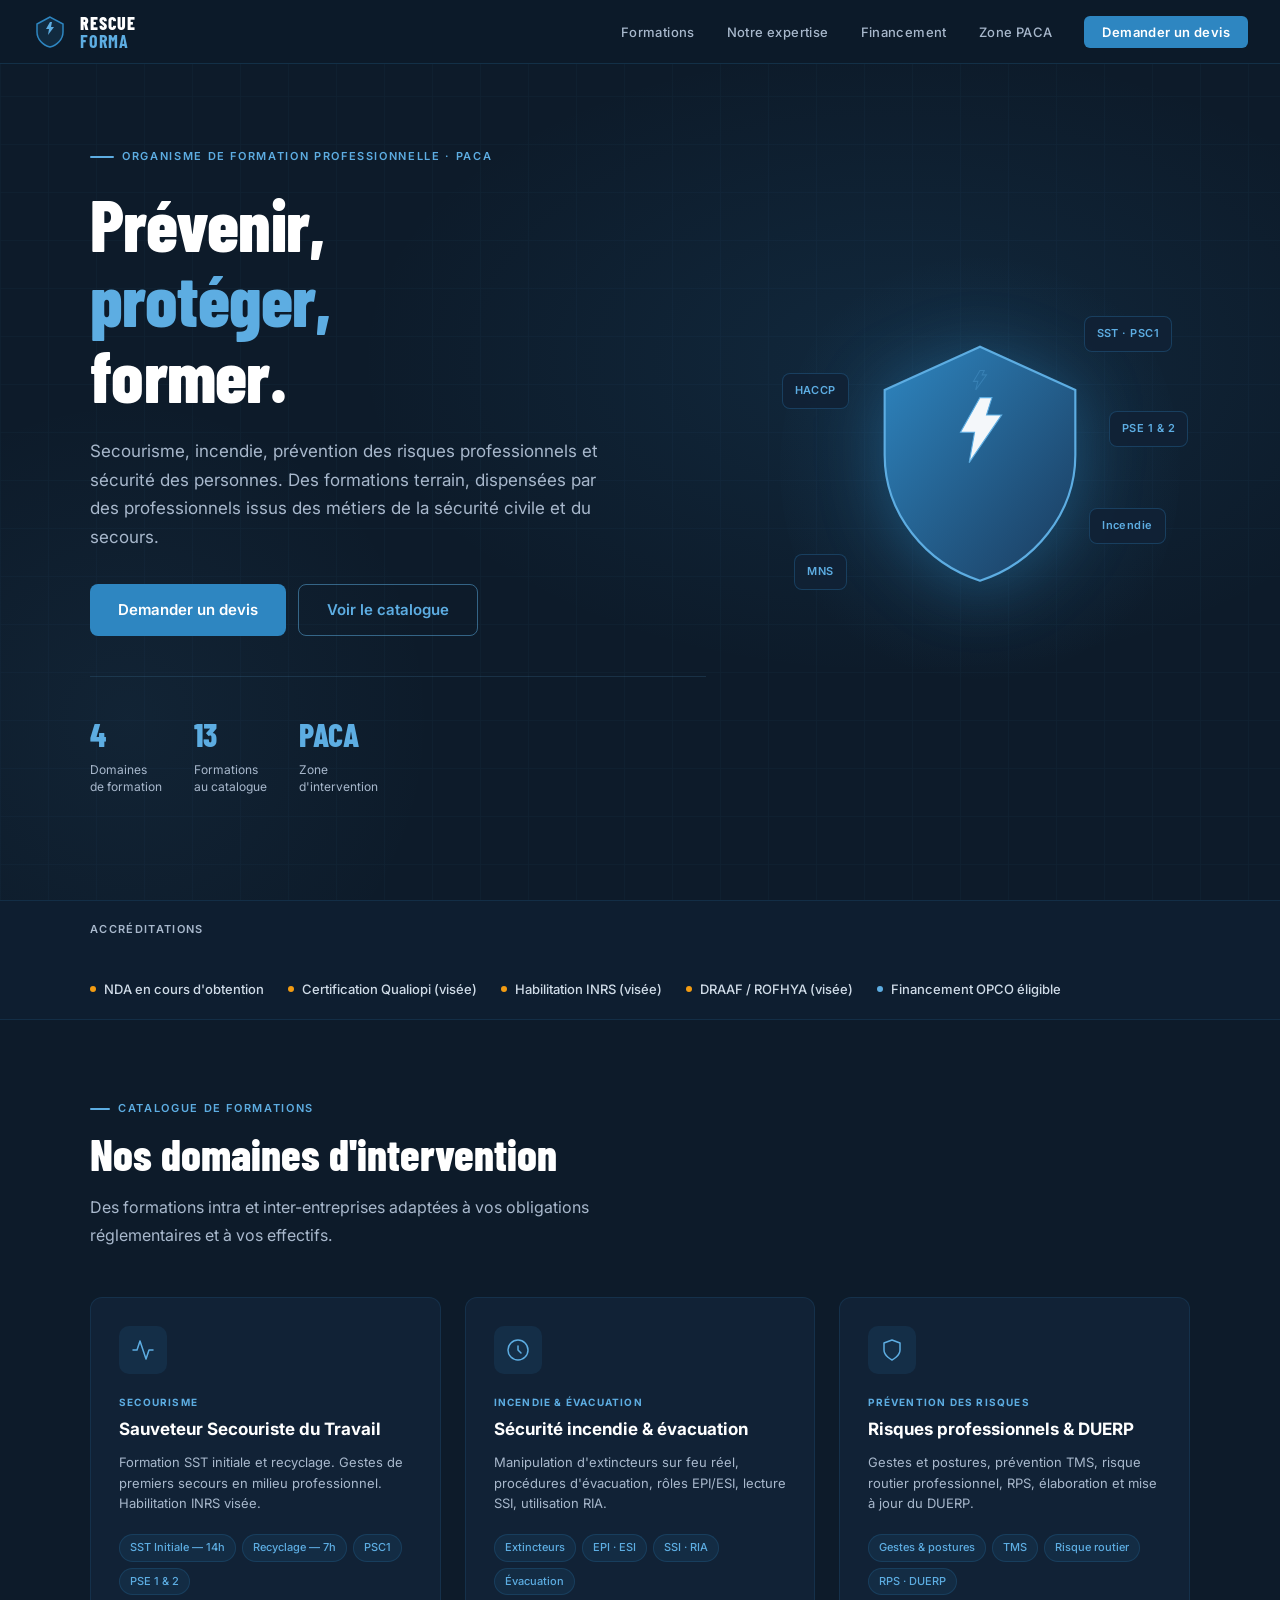
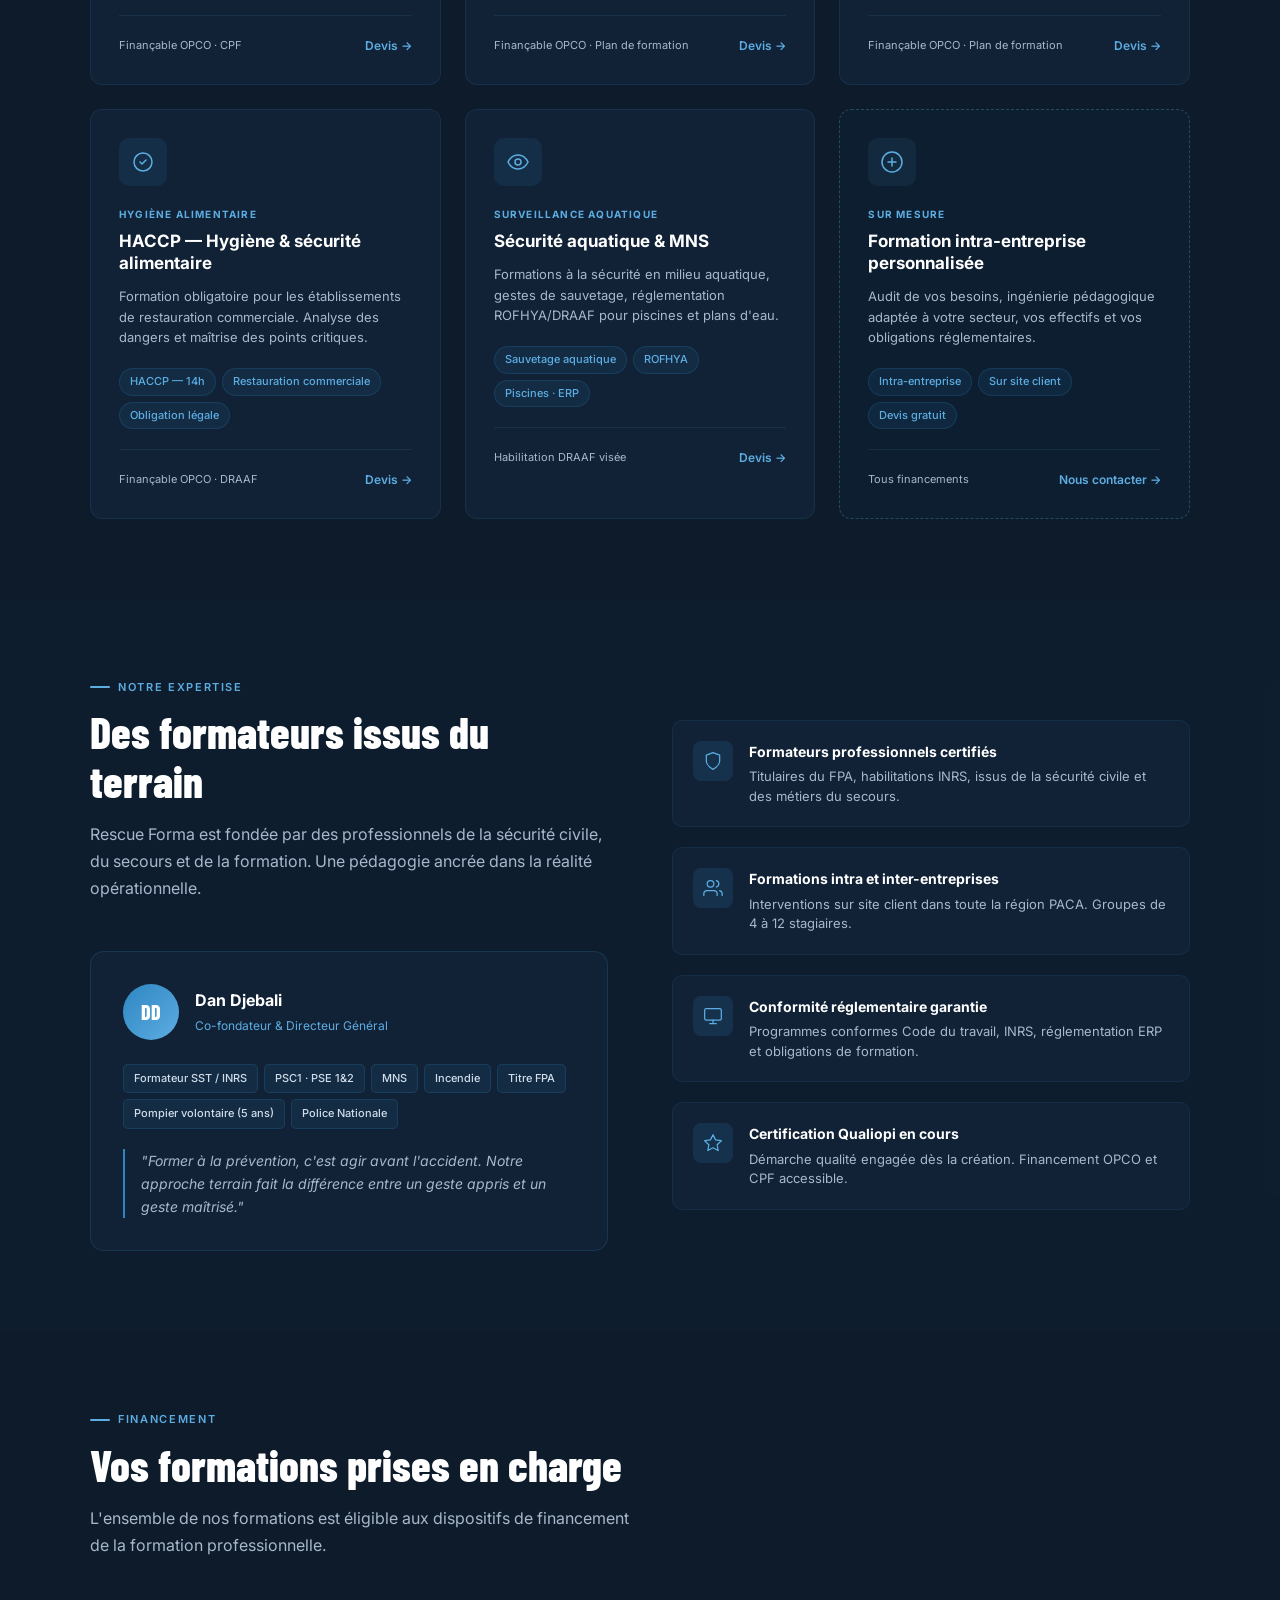
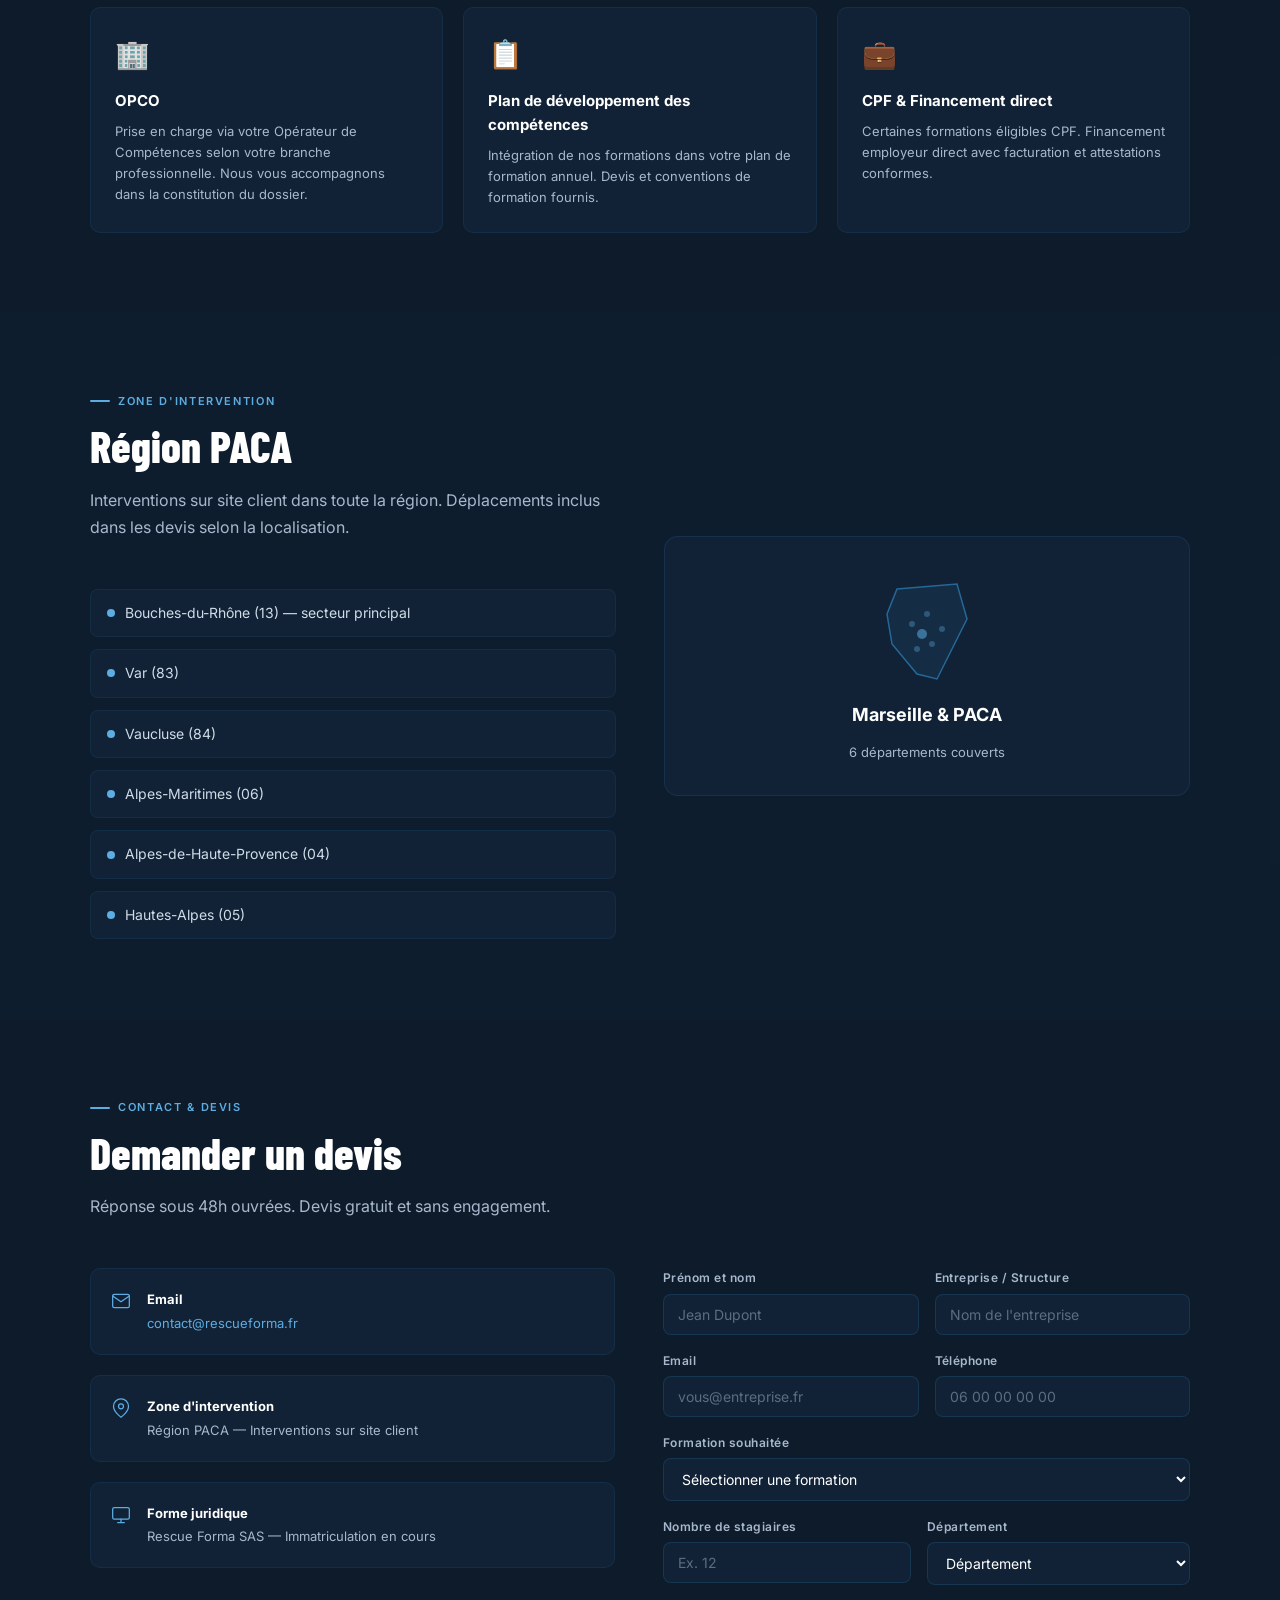
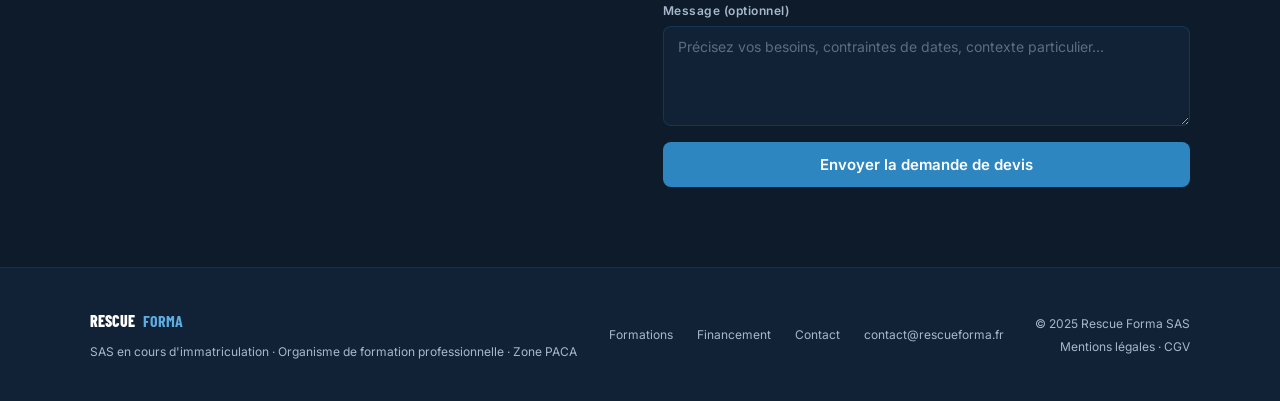
==== index.html @ 1ab251f4 "Add files via upload" ====
<!DOCTYPE html>
<html lang="fr">
<head>
  <meta charset="UTF-8">
  <meta name="viewport" content="width=device-width, initial-scale=1.0">
  <meta name="description" content="Rescue Forma — Organisme de formation professionnelle spécialisé en prévention des risques, secourisme SST, incendie et sécurité. Zone PACA. NDA en cours, Qualiopi visé.">
  <meta name="keywords" content="formation SST, secourisme, incendie, prévention risques, PACA, Marseille, PSC1, PSE, HACCP, MNS">
  <title>Rescue Forma — Organisme de Formation Professionnelle PACA</title>
  <link rel="preconnect" href="https://fonts.googleapis.com">
  <link rel="preconnect" href="https://fonts.gstatic.com" crossorigin>
  <link href="https://fonts.googleapis.com/css2?family=Inter:wght@300;400;500;600;700;800;900&family=Barlow+Condensed:wght@600;700;800&display=swap" rel="stylesheet">
  <style>
    /* ─── TOKENS ─────────────────────────────────────────── */
    :root {
      --marine:    #0D1B2A;
      --marine2:   #112236;
      --marine3:   #1A3A5C;
      --bleu:      #2E86C1;
      --bleu-clair:#5DADE2;
      --blanc:     #FFFFFF;
      --gris-txt:  #A8B8CC;
      --gris-light:#D0DCE8;
      --accent:    #5DADE2;
      --danger:    #E74C3C;
    }

    /* ─── RESET ──────────────────────────────────────────── */
    *, *::before, *::after { box-sizing: border-box; margin: 0; padding: 0; }
    html { scroll-behavior: smooth; }
    body {
      font-family: 'Inter', sans-serif;
      background: var(--marine);
      color: var(--blanc);
      line-height: 1.6;
      overflow-x: hidden;
    }
    a { color: inherit; text-decoration: none; }
    ul { list-style: none; }
    img { max-width: 100%; display: block; }

    /* ─── NAV ────────────────────────────────────────────── */
    nav {
      position: fixed; top: 0; left: 0; right: 0; z-index: 100;
      background: rgba(13,27,42,0.95);
      backdrop-filter: blur(12px);
      border-bottom: 1px solid rgba(46,134,193,0.2);
      padding: 0 2rem;
      height: 64px;
      display: flex; align-items: center; justify-content: space-between;
    }
    .nav-logo {
      display: flex; align-items: center; gap: 12px;
    }
    .nav-logo svg { width: 36px; height: 36px; }
    .nav-brand { display: flex; flex-direction: column; line-height: 1; }
    .nav-brand .rescue { font-family: 'Barlow Condensed', sans-serif; font-size: 18px; font-weight: 800; color: var(--blanc); letter-spacing: 0.05em; }
    .nav-brand .forma  { font-family: 'Barlow Condensed', sans-serif; font-size: 18px; font-weight: 700; color: var(--bleu-clair); letter-spacing: 0.05em; }
    .nav-links { display: flex; gap: 2rem; align-items: center; }
    .nav-links a { font-size: 13px; font-weight: 500; color: var(--gris-txt); letter-spacing: 0.03em; transition: color .2s; }
    .nav-links a:hover { color: var(--blanc); }
    .nav-cta {
      background: var(--bleu);
      color: var(--blanc) !important;
      padding: 8px 18px;
      border-radius: 6px;
      font-size: 13px !important;
      font-weight: 600 !important;
      transition: background .2s !important;
    }
    .nav-cta:hover { background: var(--bleu-clair) !important; }
    .nav-burger { display: none; background: none; border: none; cursor: pointer; padding: 4px; }
    .nav-burger span { display: block; width: 22px; height: 2px; background: var(--blanc); margin: 4px 0; transition: .3s; border-radius: 2px; }

    /* ─── HERO ───────────────────────────────────────────── */
    .hero {
      min-height: 100vh;
      display: flex; align-items: center;
      padding: 100px 2rem 4rem;
      position: relative;
      overflow: hidden;
    }
    .hero-bg {
      position: absolute; inset: 0; z-index: 0;
      background:
        radial-gradient(ellipse 60% 50% at 70% 40%, rgba(46,134,193,0.12) 0%, transparent 70%),
        radial-gradient(ellipse 40% 60% at 10% 80%, rgba(93,173,226,0.06) 0%, transparent 60%);
    }
    .hero-grid {
      position: absolute; inset: 0; z-index: 0; opacity: 0.04;
      background-image:
        linear-gradient(rgba(93,173,226,.8) 1px, transparent 1px),
        linear-gradient(90deg, rgba(93,173,226,.8) 1px, transparent 1px);
      background-size: 48px 48px;
    }
    .hero-inner {
      position: relative; z-index: 1;
      max-width: 1100px; margin: 0 auto; width: 100%;
      display: grid; grid-template-columns: 1fr 420px; gap: 4rem; align-items: center;
    }
    .hero-eyebrow {
      display: inline-flex; align-items: center; gap: 8px;
      font-size: 11px; font-weight: 600; letter-spacing: 0.15em; text-transform: uppercase;
      color: var(--bleu-clair);
      margin-bottom: 1.25rem;
    }
    .hero-eyebrow::before {
      content: ''; display: block; width: 24px; height: 2px; background: var(--bleu-clair); border-radius: 1px;
    }
    .hero h1 {
      font-family: 'Barlow Condensed', sans-serif;
      font-size: clamp(42px, 6vw, 72px);
      font-weight: 800;
      line-height: 1.05;
      letter-spacing: -0.01em;
      margin-bottom: 1.5rem;
    }
    .hero h1 em { font-style: normal; color: var(--bleu-clair); }
    .hero-desc {
      font-size: 17px; font-weight: 400; color: var(--gris-txt);
      max-width: 520px; line-height: 1.7; margin-bottom: 2rem;
    }
    .hero-actions { display: flex; gap: 12px; flex-wrap: wrap; }
    .btn-primary {
      background: var(--bleu); color: var(--blanc);
      padding: 14px 28px; border-radius: 8px;
      font-size: 15px; font-weight: 600; border: none; cursor: pointer;
      transition: background .2s, transform .15s;
      display: inline-block;
    }
    .btn-primary:hover { background: var(--bleu-clair); transform: translateY(-1px); }
    .btn-outline {
      border: 1.5px solid rgba(93,173,226,0.5); color: var(--bleu-clair);
      padding: 13px 28px; border-radius: 8px;
      font-size: 15px; font-weight: 600; cursor: pointer;
      background: transparent;
      transition: border-color .2s, background .2s;
      display: inline-block;
    }
    .btn-outline:hover { border-color: var(--bleu-clair); background: rgba(93,173,226,0.08); }
    .hero-stats {
      display: flex; gap: 2rem; margin-top: 2.5rem;
      padding-top: 2rem; border-top: 1px solid rgba(93,173,226,0.15);
    }
    .hero-stat .num { font-family: 'Barlow Condensed', sans-serif; font-size: 32px; font-weight: 800; color: var(--bleu-clair); }
    .hero-stat .lbl { font-size: 12px; color: var(--gris-txt); margin-top: 2px; line-height: 1.4; }

    /* Shield Hero */
    .hero-visual { display: flex; justify-content: center; align-items: center; }
    .shield-wrap {
      position: relative; width: 320px; height: 380px;
      display: flex; align-items: center; justify-content: center;
    }
    .shield-glow {
      position: absolute; inset: -40px;
      background: radial-gradient(circle, rgba(46,134,193,0.18) 0%, transparent 70%);
      border-radius: 50%;
      animation: pulse 3s ease-in-out infinite;
    }
    @keyframes pulse {
      0%, 100% { transform: scale(1); opacity: 1; }
      50% { transform: scale(1.08); opacity: 0.6; }
    }
    .shield-svg { width: 220px; height: 260px; filter: drop-shadow(0 8px 32px rgba(46,134,193,0.4)); }
    .shield-domains {
      position: absolute; width: 100%; height: 100%;
    }
    .domain-badge {
      position: absolute;
      background: rgba(17,34,54,0.9);
      border: 1px solid rgba(46,134,193,0.3);
      border-radius: 8px;
      padding: 8px 12px;
      font-size: 11px; font-weight: 600; color: var(--bleu-clair);
      letter-spacing: 0.04em;
      white-space: nowrap;
      backdrop-filter: blur(8px);
    }
    .domain-badge:nth-child(1) { top: 10%; right: -10%; }
    .domain-badge:nth-child(2) { top: 35%; right: -15%; }
    .domain-badge:nth-child(3) { bottom: 30%; right: -8%; }
    .domain-badge:nth-child(4) { top: 25%; left: -12%; }
    .domain-badge:nth-child(5) { bottom: 18%; left: -8%; }

    /* ─── CERTIF BAND ────────────────────────────────────── */
    .certif-band {
      border-top: 1px solid rgba(46,134,193,0.15);
      border-bottom: 1px solid rgba(46,134,193,0.15);
      padding: 1.25rem 2rem;
      background: rgba(17,34,54,0.5);
    }
    .certif-band-inner {
      max-width: 1100px; margin: 0 auto;
      display: flex; align-items: center; gap: 2.5rem; flex-wrap: wrap;
    }
    .certif-label { font-size: 11px; font-weight: 600; letter-spacing: 0.12em; text-transform: uppercase; color: var(--gris-txt); white-space: nowrap; }
    .certif-items { display: flex; gap: 1.5rem; flex-wrap: wrap; align-items: center; }
    .certif-item {
      display: flex; align-items: center; gap: 8px;
      font-size: 13px; font-weight: 500; color: var(--gris-light);
    }
    .certif-dot { width: 6px; height: 6px; border-radius: 50%; background: var(--bleu-clair); flex-shrink: 0; }
    .certif-dot.pending { background: #F39C12; }

    /* ─── SECTIONS COMMUNES ──────────────────────────────── */
    section { padding: 5rem 2rem; }
    .section-inner { max-width: 1100px; margin: 0 auto; }
    .section-eyebrow {
      font-size: 11px; font-weight: 600; letter-spacing: 0.15em; text-transform: uppercase;
      color: var(--bleu-clair); margin-bottom: 0.75rem;
      display: flex; align-items: center; gap: 8px;
    }
    .section-eyebrow::before { content: ''; display: block; width: 20px; height: 2px; background: var(--bleu-clair); border-radius: 1px; }
    .section-title {
      font-family: 'Barlow Condensed', sans-serif;
      font-size: clamp(30px, 4vw, 44px); font-weight: 800;
      line-height: 1.1; margin-bottom: 1rem;
    }
    .section-sub { font-size: 16px; color: var(--gris-txt); max-width: 560px; line-height: 1.7; margin-bottom: 3rem; }

    /* ─── FORMATIONS ─────────────────────────────────────── */
    .formations-bg { background: var(--marine); }
    .formations-grid {
      display: grid; grid-template-columns: repeat(3, 1fr); gap: 1.5rem;
    }
    .formation-card {
      background: var(--marine2);
      border: 1px solid rgba(46,134,193,0.15);
      border-radius: 12px;
      padding: 1.75rem;
      transition: border-color .25s, transform .2s;
      position: relative; overflow: hidden;
    }
    .formation-card::before {
      content: ''; position: absolute; top: 0; left: 0; right: 0; height: 3px;
      background: linear-gradient(90deg, var(--bleu), var(--bleu-clair));
      opacity: 0; transition: opacity .25s;
    }
    .formation-card:hover { border-color: rgba(46,134,193,0.4); transform: translateY(-3px); }
    .formation-card:hover::before { opacity: 1; }
    .card-icon {
      width: 48px; height: 48px; border-radius: 10px;
      background: rgba(46,134,193,0.12);
      display: flex; align-items: center; justify-content: center;
      margin-bottom: 1.25rem;
    }
    .card-icon svg { width: 24px; height: 24px; }
    .card-cat { font-size: 10px; font-weight: 700; letter-spacing: 0.12em; text-transform: uppercase; color: var(--bleu-clair); margin-bottom: 0.5rem; }
    .card-title { font-size: 17px; font-weight: 700; margin-bottom: 0.75rem; line-height: 1.3; }
    .card-desc { font-size: 13px; color: var(--gris-txt); line-height: 1.6; margin-bottom: 1.25rem; }
    .card-tags { display: flex; gap: 6px; flex-wrap: wrap; }
    .tag {
      font-size: 11px; font-weight: 500; padding: 4px 10px; border-radius: 20px;
      background: rgba(46,134,193,0.1); color: var(--bleu-clair);
      border: 1px solid rgba(46,134,193,0.2);
    }
    .card-footer {
      margin-top: 1.25rem; padding-top: 1.25rem;
      border-top: 1px solid rgba(93,173,226,0.1);
      display: flex; align-items: center; justify-content: space-between;
    }
    .card-opco { font-size: 11px; color: var(--gris-txt); }
    .card-link { font-size: 12px; font-weight: 600; color: var(--bleu-clair); }

    /* ─── POURQUOI ───────────────────────────────────────── */
    .pourquoi { background: rgba(17,34,54,0.4); }
    .pourquoi-grid {
      display: grid; grid-template-columns: 1fr 1fr; gap: 4rem; align-items: center;
    }
    .pourquoi-content { order: 1; }
    .pourquoi-features { order: 2; display: flex; flex-direction: column; gap: 1.25rem; }
    .feature-item {
      display: flex; gap: 1rem; align-items: flex-start;
      padding: 1.25rem;
      background: var(--marine2);
      border: 1px solid rgba(46,134,193,0.12);
      border-radius: 10px;
    }
    .feature-icon {
      width: 40px; height: 40px; flex-shrink: 0; border-radius: 8px;
      background: rgba(46,134,193,0.15);
      display: flex; align-items: center; justify-content: center;
    }
    .feature-icon svg { width: 20px; height: 20px; }
    .feature-text h4 { font-size: 14px; font-weight: 700; margin-bottom: 4px; }
    .feature-text p { font-size: 13px; color: var(--gris-txt); line-height: 1.5; }

    .profile-card {
      background: var(--marine2);
      border: 1px solid rgba(46,134,193,0.2);
      border-radius: 14px; padding: 2rem;
    }
    .profile-header { display: flex; gap: 1rem; align-items: center; margin-bottom: 1.5rem; }
    .profile-avatar {
      width: 56px; height: 56px; border-radius: 50%;
      background: linear-gradient(135deg, var(--bleu), var(--bleu-clair));
      display: flex; align-items: center; justify-content: center;
      font-family: 'Barlow Condensed', sans-serif; font-size: 20px; font-weight: 800; color: var(--blanc);
      flex-shrink: 0;
    }
    .profile-info h3 { font-size: 16px; font-weight: 700; }
    .profile-info p { font-size: 12px; color: var(--bleu-clair); margin-top: 2px; }
    .profile-badges { display: flex; flex-wrap: wrap; gap: 6px; margin-bottom: 1.25rem; }
    .profile-badge {
      font-size: 11px; font-weight: 500; padding: 5px 10px; border-radius: 5px;
      background: rgba(46,134,193,0.1); color: var(--gris-light);
      border: 1px solid rgba(46,134,193,0.2);
    }
    .profile-quote {
      font-size: 14px; color: var(--gris-txt); line-height: 1.65;
      border-left: 2px solid var(--bleu); padding-left: 1rem; font-style: italic;
    }

    /* ─── FINANCEMENT ────────────────────────────────────── */
    .financement { background: var(--marine); }
    .financement-grid { display: grid; grid-template-columns: repeat(3, 1fr); gap: 1.25rem; }
    .fin-card {
      background: var(--marine2);
      border: 1px solid rgba(46,134,193,0.12);
      border-radius: 10px; padding: 1.5rem;
    }
    .fin-icon { font-size: 28px; margin-bottom: 0.75rem; }
    .fin-title { font-size: 15px; font-weight: 700; margin-bottom: 0.5rem; }
    .fin-desc { font-size: 13px; color: var(--gris-txt); line-height: 1.6; }

    /* ─── ZONE INTERVENTION ──────────────────────────────── */
    .zone { background: rgba(17,34,54,0.4); }
    .zone-inner-grid { display: grid; grid-template-columns: 1fr 1fr; gap: 3rem; align-items: center; }
    .zone-map {
      background: var(--marine2); border: 1px solid rgba(46,134,193,0.15);
      border-radius: 14px; padding: 2rem; text-align: center; min-height: 240px;
      display: flex; flex-direction: column; align-items: center; justify-content: center; gap: 0.75rem;
    }
    .zone-map svg { width: 100px; height: 120px; opacity: 0.7; }
    .zone-map h3 { font-size: 18px; font-weight: 700; }
    .zone-map p { font-size: 13px; color: var(--gris-txt); }
    .zone-list { display: flex; flex-direction: column; gap: 0.75rem; }
    .zone-item {
      display: flex; gap: 10px; align-items: center;
      padding: 0.75rem 1rem;
      background: var(--marine2); border: 1px solid rgba(46,134,193,0.1); border-radius: 8px;
    }
    .zone-dot { width: 8px; height: 8px; border-radius: 50%; background: var(--bleu-clair); flex-shrink: 0; }
    .zone-item span { font-size: 14px; color: var(--gris-light); }

    /* ─── CONTACT ────────────────────────────────────────── */
    .contact { background: var(--marine); }
    .contact-grid { display: grid; grid-template-columns: 1fr 1fr; gap: 3rem; }
    .contact-info { display: flex; flex-direction: column; gap: 1.25rem; }
    .contact-item {
      display: flex; gap: 1rem; align-items: flex-start;
      padding: 1.25rem; background: var(--marine2);
      border: 1px solid rgba(46,134,193,0.12); border-radius: 10px;
    }
    .contact-item svg { width: 20px; height: 20px; flex-shrink: 0; margin-top: 2px; }
    .contact-item h4 { font-size: 13px; font-weight: 700; margin-bottom: 3px; }
    .contact-item p { font-size: 13px; color: var(--gris-txt); }
    .contact-item a { color: var(--bleu-clair); }

    .contact-form { display: flex; flex-direction: column; gap: 1rem; }
    .form-row { display: grid; grid-template-columns: 1fr 1fr; gap: 1rem; }
    .form-group { display: flex; flex-direction: column; gap: 6px; }
    .form-group label { font-size: 12px; font-weight: 600; color: var(--gris-txt); letter-spacing: 0.04em; }
    .form-group input,
    .form-group select,
    .form-group textarea {
      background: var(--marine2);
      border: 1px solid rgba(46,134,193,0.2);
      border-radius: 8px;
      padding: 11px 14px;
      font-size: 14px; color: var(--blanc);
      font-family: 'Inter', sans-serif;
      outline: none;
      transition: border-color .2s;
    }
    .form-group input:focus,
    .form-group select:focus,
    .form-group textarea:focus { border-color: var(--bleu-clair); }
    .form-group input::placeholder,
    .form-group textarea::placeholder { color: rgba(168,184,204,0.5); }
    .form-group select option { background: var(--marine2); }
    .form-group textarea { resize: vertical; min-height: 100px; }
    .form-submit {
      background: var(--bleu); color: var(--blanc);
      padding: 13px 28px; border-radius: 8px; border: none;
      font-size: 15px; font-weight: 600; cursor: pointer;
      font-family: 'Inter', sans-serif;
      transition: background .2s;
    }
    .form-submit:hover { background: var(--bleu-clair); }

    /* ─── FOOTER ─────────────────────────────────────────── */
    footer {
      background: var(--marine2);
      border-top: 1px solid rgba(46,134,193,0.15);
      padding: 2.5rem 2rem;
    }
    .footer-inner {
      max-width: 1100px; margin: 0 auto;
      display: flex; justify-content: space-between; align-items: center; flex-wrap: wrap; gap: 1rem;
    }
    .footer-left { display: flex; flex-direction: column; gap: 4px; }
    .footer-brand { display: flex; align-items: center; gap: 8px; margin-bottom: 4px; }
    .footer-brand .rescue { font-family: 'Barlow Condensed', sans-serif; font-size: 16px; font-weight: 800; }
    .footer-brand .forma  { font-family: 'Barlow Condensed', sans-serif; font-size: 16px; font-weight: 700; color: var(--bleu-clair); }
    .footer-siren { font-size: 12px; color: var(--gris-txt); }
    .footer-links { display: flex; gap: 1.5rem; }
    .footer-links a { font-size: 12px; color: var(--gris-txt); transition: color .2s; }
    .footer-links a:hover { color: var(--blanc); }
    .footer-right { font-size: 12px; color: var(--gris-txt); text-align: right; }

    /* ─── MOBILE ─────────────────────────────────────────── */
    @media (max-width: 900px) {
      .hero-inner { grid-template-columns: 1fr; }
      .hero-visual { display: none; }
      .formations-grid { grid-template-columns: 1fr; }
      .pourquoi-grid { grid-template-columns: 1fr; }
      .pourquoi-content { order: 2; }
      .pourquoi-features { order: 1; }
      .financement-grid { grid-template-columns: 1fr; }
      .zone-inner-grid { grid-template-columns: 1fr; }
      .contact-grid { grid-template-columns: 1fr; }
      .form-row { grid-template-columns: 1fr; }
      .nav-links { display: none; }
      .nav-burger { display: block; }
      .nav-links.open {
        display: flex; flex-direction: column;
        position: fixed; top: 64px; left: 0; right: 0;
        background: var(--marine2);
        padding: 1.5rem 2rem; gap: 1rem;
        border-bottom: 1px solid rgba(46,134,193,0.15);
      }
    }
  </style>
</head>
<body>

<!-- ═══ NAV ════════════════════════════════════════════════ -->
<nav>
  <div class="nav-logo">
    <svg viewBox="0 0 36 36" fill="none" xmlns="http://www.w3.org/2000/svg">
      <path d="M18 3L5 10v8c0 7 5.7 13.5 13 15 7.3-1.5 13-8 13-15v-8L18 3z" fill="rgba(46,134,193,0.15)" stroke="#2E86C1" stroke-width="1.5"/>
      <path d="M18 8l-4 7h3l-1 6 6-8h-3l1-5z" fill="#5DADE2"/>
    </svg>
    <div class="nav-brand">
      <span class="rescue">RESCUE</span>
      <span class="forma">FORMA</span>
    </div>
  </div>
  <ul class="nav-links" id="navLinks">
    <li><a href="#formations">Formations</a></li>
    <li><a href="#pourquoi">Notre expertise</a></li>
    <li><a href="#financement">Financement</a></li>
    <li><a href="#zone">Zone PACA</a></li>
    <li><a href="#contact" class="nav-cta">Demander un devis</a></li>
  </ul>
  <button class="nav-burger" id="burger" aria-label="Menu">
    <span></span><span></span><span></span>
  </button>
</nav>

<!-- ═══ HERO ════════════════════════════════════════════════ -->
<section class="hero" id="accueil">
  <div class="hero-bg"></div>
  <div class="hero-grid"></div>
  <div class="hero-inner">
    <div class="hero-text">
      <div class="hero-eyebrow">Organisme de formation professionnelle · PACA</div>
      <h1>Prévenir,<br><em>protéger,</em><br>former.</h1>
      <p class="hero-desc">
        Secourisme, incendie, prévention des risques professionnels et sécurité des personnes. Des formations terrain, dispensées par des professionnels issus des métiers de la sécurité civile et du secours.
      </p>
      <div class="hero-actions">
        <a href="#contact" class="btn-primary">Demander un devis</a>
        <a href="#formations" class="btn-outline">Voir le catalogue</a>
      </div>
      <div class="hero-stats">
        <div class="hero-stat">
          <div class="num">4</div>
          <div class="lbl">Domaines<br>de formation</div>
        </div>
        <div class="hero-stat">
          <div class="num">13</div>
          <div class="lbl">Formations<br>au catalogue</div>
        </div>
        <div class="hero-stat">
          <div class="num">PACA</div>
          <div class="lbl">Zone<br>d'intervention</div>
        </div>
      </div>
    </div>
    <div class="hero-visual">
      <div class="shield-wrap">
        <div class="shield-glow"></div>
        <svg class="shield-svg" viewBox="0 0 200 240" fill="none" xmlns="http://www.w3.org/2000/svg">
          <defs>
            <linearGradient id="shieldGrad" x1="0" y1="0" x2="1" y2="1">
              <stop offset="0%" stop-color="#2E86C1"/>
              <stop offset="100%" stop-color="#1A3A5C"/>
            </linearGradient>
          </defs>
          <path d="M100 8L12 48v60c0 54 38 100 88 116 50-16 88-62 88-116V48L100 8z" fill="url(#shieldGrad)" stroke="#5DADE2" stroke-width="2"/>
          <path d="M100 30l-6 10h4l-2 8 10-14h-4l2-4z" fill="none" stroke="rgba(93,173,226,0.3)" stroke-width="1"/>
          <path d="M100 55l-18 32h13l-5 28 30-44h-14l5-16z" fill="white" fill-opacity="0.95"/>
          <path d="M100 55l-18 32h13l-5 28 30-44h-14l5-16z" stroke="#5DADE2" stroke-width="1" fill="none"/>
        </svg>
        <div class="shield-domains">
          <span class="domain-badge">SST · PSC1</span>
          <span class="domain-badge">PSE 1 & 2</span>
          <span class="domain-badge">Incendie</span>
          <span class="domain-badge">HACCP</span>
          <span class="domain-badge">MNS</span>
        </div>
      </div>
    </div>
  </div>
</section>

<!-- ═══ CERTIF BAND ════════════════════════════════════════ -->
<div class="certif-band">
  <div class="certif-band-inner">
    <span class="certif-label">Accréditations</span>
    <div class="certif-items">
      <div class="certif-item"><span class="certif-dot pending"></span> NDA en cours d'obtention</div>
      <div class="certif-item"><span class="certif-dot pending"></span> Certification Qualiopi (visée)</div>
      <div class="certif-item"><span class="certif-dot pending"></span> Habilitation INRS (visée)</div>
      <div class="certif-item"><span class="certif-dot pending"></span> DRAAF / ROFHYA (visée)</div>
      <div class="certif-item"><span class="certif-dot"></span> Financement OPCO éligible</div>
    </div>
  </div>
</div>

<!-- ═══ FORMATIONS ══════════════════════════════════════════ -->
<section class="formations-bg" id="formations">
  <div class="section-inner">
    <div class="section-eyebrow">Catalogue de formations</div>
    <h2 class="section-title">Nos domaines d'intervention</h2>
    <p class="section-sub">Des formations intra et inter-entreprises adaptées à vos obligations réglementaires et à vos effectifs.</p>
    <div class="formations-grid">

      <!-- Secourisme -->
      <div class="formation-card">
        <div class="card-icon">
          <svg viewBox="0 0 24 24" fill="none" stroke="#5DADE2" stroke-width="1.5" stroke-linecap="round" stroke-linejoin="round">
            <path d="M22 12h-4l-3 9L9 3l-3 9H2"/>
          </svg>
        </div>
        <div class="card-cat">Secourisme</div>
        <div class="card-title">Sauveteur Secouriste du Travail</div>
        <div class="card-desc">Formation SST initiale et recyclage. Gestes de premiers secours en milieu professionnel. Habilitation INRS visée.</div>
        <div class="card-tags">
          <span class="tag">SST Initiale — 14h</span>
          <span class="tag">Recyclage — 7h</span>
          <span class="tag">PSC1</span>
          <span class="tag">PSE 1 & 2</span>
        </div>
        <div class="card-footer">
          <span class="card-opco">Finançable OPCO · CPF</span>
          <a href="#contact" class="card-link">Devis →</a>
        </div>
      </div>

      <!-- Incendie -->
      <div class="formation-card">
        <div class="card-icon">
          <svg viewBox="0 0 24 24" fill="none" stroke="#5DADE2" stroke-width="1.5" stroke-linecap="round" stroke-linejoin="round">
            <path d="M12 2C6.5 2 2 6.5 2 12s4.5 10 10 10 10-4.5 10-10S17.5 2 12 2z"/>
            <path d="M12 8v4l3 3"/>
          </svg>
        </div>
        <div class="card-cat">Incendie & Évacuation</div>
        <div class="card-title">Sécurité incendie & évacuation</div>
        <div class="card-desc">Manipulation d'extincteurs sur feu réel, procédures d'évacuation, rôles EPI/ESI, lecture SSI, utilisation RIA.</div>
        <div class="card-tags">
          <span class="tag">Extincteurs</span>
          <span class="tag">EPI · ESI</span>
          <span class="tag">SSI · RIA</span>
          <span class="tag">Évacuation</span>
        </div>
        <div class="card-footer">
          <span class="card-opco">Finançable OPCO · Plan de formation</span>
          <a href="#contact" class="card-link">Devis →</a>
        </div>
      </div>

      <!-- Prévention risques -->
      <div class="formation-card">
        <div class="card-icon">
          <svg viewBox="0 0 24 24" fill="none" stroke="#5DADE2" stroke-width="1.5" stroke-linecap="round" stroke-linejoin="round">
            <path d="M12 22s8-4 8-10V5l-8-3-8 3v7c0 6 8 10 8 10z"/>
          </svg>
        </div>
        <div class="card-cat">Prévention des risques</div>
        <div class="card-title">Risques professionnels & DUERP</div>
        <div class="card-desc">Gestes et postures, prévention TMS, risque routier professionnel, RPS, élaboration et mise à jour du DUERP.</div>
        <div class="card-tags">
          <span class="tag">Gestes & postures</span>
          <span class="tag">TMS</span>
          <span class="tag">Risque routier</span>
          <span class="tag">RPS · DUERP</span>
        </div>
        <div class="card-footer">
          <span class="card-opco">Finançable OPCO · Plan de formation</span>
          <a href="#contact" class="card-link">Devis →</a>
        </div>
      </div>

      <!-- HACCP -->
      <div class="formation-card">
        <div class="card-icon">
          <svg viewBox="0 0 24 24" fill="none" stroke="#5DADE2" stroke-width="1.5" stroke-linecap="round" stroke-linejoin="round">
            <path d="M9 12l2 2 4-4M21 12c0 4.97-4.03 9-9 9s-9-4.03-9-9 4.03-9 9-9 9 4.03 9 9z"/>
          </svg>
        </div>
        <div class="card-cat">Hygiène alimentaire</div>
        <div class="card-title">HACCP — Hygiène & sécurité alimentaire</div>
        <div class="card-desc">Formation obligatoire pour les établissements de restauration commerciale. Analyse des dangers et maîtrise des points critiques.</div>
        <div class="card-tags">
          <span class="tag">HACCP — 14h</span>
          <span class="tag">Restauration commerciale</span>
          <span class="tag">Obligation légale</span>
        </div>
        <div class="card-footer">
          <span class="card-opco">Finançable OPCO · DRAAF</span>
          <a href="#contact" class="card-link">Devis →</a>
        </div>
      </div>

      <!-- MNS -->
      <div class="formation-card">
        <div class="card-icon">
          <svg viewBox="0 0 24 24" fill="none" stroke="#5DADE2" stroke-width="1.5" stroke-linecap="round" stroke-linejoin="round">
            <path d="M2 12s3-7 10-7 10 7 10 7-3 7-10 7-10-7-10-7z"/>
            <circle cx="12" cy="12" r="3"/>
          </svg>
        </div>
        <div class="card-cat">Surveillance aquatique</div>
        <div class="card-title">Sécurité aquatique & MNS</div>
        <div class="card-desc">Formations à la sécurité en milieu aquatique, gestes de sauvetage, réglementation ROFHYA/DRAAF pour piscines et plans d'eau.</div>
        <div class="card-tags">
          <span class="tag">Sauvetage aquatique</span>
          <span class="tag">ROFHYA</span>
          <span class="tag">Piscines · ERP</span>
        </div>
        <div class="card-footer">
          <span class="card-opco">Habilitation DRAAF visée</span>
          <a href="#contact" class="card-link">Devis →</a>
        </div>
      </div>

      <!-- Sur mesure -->
      <div class="formation-card" style="border: 1px dashed rgba(93,173,226,0.3); background: rgba(46,134,193,0.04);">
        <div class="card-icon" style="background: rgba(93,173,226,0.08);">
          <svg viewBox="0 0 24 24" fill="none" stroke="#5DADE2" stroke-width="1.5" stroke-linecap="round" stroke-linejoin="round">
            <circle cx="12" cy="12" r="10"/><line x1="12" y1="8" x2="12" y2="16"/><line x1="8" y1="12" x2="16" y2="12"/>
          </svg>
        </div>
        <div class="card-cat">Sur mesure</div>
        <div class="card-title">Formation intra-entreprise personnalisée</div>
        <div class="card-desc">Audit de vos besoins, ingénierie pédagogique adaptée à votre secteur, vos effectifs et vos obligations réglementaires.</div>
        <div class="card-tags">
          <span class="tag">Intra-entreprise</span>
          <span class="tag">Sur site client</span>
          <span class="tag">Devis gratuit</span>
        </div>
        <div class="card-footer">
          <span class="card-opco">Tous financements</span>
          <a href="#contact" class="card-link">Nous contacter →</a>
        </div>
      </div>

    </div>
  </div>
</section>

<!-- ═══ POURQUOI ════════════════════════════════════════════ -->
<section class="pourquoi" id="pourquoi">
  <div class="section-inner">
    <div class="pourquoi-grid">
      <div class="pourquoi-content">
        <div class="section-eyebrow">Notre expertise</div>
        <h2 class="section-title">Des formateurs issus du terrain</h2>
        <p class="section-sub">Rescue Forma est fondée par des professionnels de la sécurité civile, du secours et de la formation. Une pédagogie ancrée dans la réalité opérationnelle.</p>
        <div class="profile-card">
          <div class="profile-header">
            <div class="profile-avatar">DD</div>
            <div class="profile-info">
              <h3>Dan Djebali</h3>
              <p>Co-fondateur & Directeur Général</p>
            </div>
          </div>
          <div class="profile-badges">
            <span class="profile-badge">Formateur SST / INRS</span>
            <span class="profile-badge">PSC1 · PSE 1&2</span>
            <span class="profile-badge">MNS</span>
            <span class="profile-badge">Incendie</span>
            <span class="profile-badge">Titre FPA</span>
            <span class="profile-badge">Pompier volontaire (5 ans)</span>
            <span class="profile-badge">Police Nationale</span>
          </div>
          <p class="profile-quote">
            "Former à la prévention, c'est agir avant l'accident. Notre approche terrain fait la différence entre un geste appris et un geste maîtrisé."
          </p>
        </div>
      </div>
      <div class="pourquoi-features">
        <div class="feature-item">
          <div class="feature-icon">
            <svg viewBox="0 0 24 24" fill="none" stroke="#5DADE2" stroke-width="1.5" stroke-linecap="round" stroke-linejoin="round">
              <path d="M12 22s8-4 8-10V5l-8-3-8 3v7c0 6 8 10 8 10z"/>
            </svg>
          </div>
          <div class="feature-text">
            <h4>Formateurs professionnels certifiés</h4>
            <p>Titulaires du FPA, habilitations INRS, issus de la sécurité civile et des métiers du secours.</p>
          </div>
        </div>
        <div class="feature-item">
          <div class="feature-icon">
            <svg viewBox="0 0 24 24" fill="none" stroke="#5DADE2" stroke-width="1.5" stroke-linecap="round" stroke-linejoin="round">
              <path d="M17 21v-2a4 4 0 0 0-4-4H5a4 4 0 0 0-4 4v2"/><circle cx="9" cy="7" r="4"/>
              <path d="M23 21v-2a4 4 0 0 0-3-3.87M16 3.13a4 4 0 0 1 0 7.75"/>
            </svg>
          </div>
          <div class="feature-text">
            <h4>Formations intra et inter-entreprises</h4>
            <p>Interventions sur site client dans toute la région PACA. Groupes de 4 à 12 stagiaires.</p>
          </div>
        </div>
        <div class="feature-item">
          <div class="feature-icon">
            <svg viewBox="0 0 24 24" fill="none" stroke="#5DADE2" stroke-width="1.5" stroke-linecap="round" stroke-linejoin="round">
              <rect x="2" y="3" width="20" height="14" rx="2"/><path d="M8 21h8M12 17v4"/>
            </svg>
          </div>
          <div class="feature-text">
            <h4>Conformité réglementaire garantie</h4>
            <p>Programmes conformes Code du travail, INRS, réglementation ERP et obligations de formation.</p>
          </div>
        </div>
        <div class="feature-item">
          <div class="feature-icon">
            <svg viewBox="0 0 24 24" fill="none" stroke="#5DADE2" stroke-width="1.5" stroke-linecap="round" stroke-linejoin="round">
              <path d="M12 2l3.09 6.26L22 9.27l-5 4.87 1.18 6.88L12 17.77l-6.18 3.25L7 14.14 2 9.27l6.91-1.01L12 2z"/>
            </svg>
          </div>
          <div class="feature-text">
            <h4>Certification Qualiopi en cours</h4>
            <p>Démarche qualité engagée dès la création. Financement OPCO et CPF accessible.</p>
          </div>
        </div>
      </div>
    </div>
  </div>
</section>

<!-- ═══ FINANCEMENT ═════════════════════════════════════════ -->
<section class="financement" id="financement">
  <div class="section-inner">
    <div class="section-eyebrow">Financement</div>
    <h2 class="section-title">Vos formations prises en charge</h2>
    <p class="section-sub">L'ensemble de nos formations est éligible aux dispositifs de financement de la formation professionnelle.</p>
    <div class="financement-grid">
      <div class="fin-card">
        <div class="fin-icon">🏢</div>
        <div class="fin-title">OPCO</div>
        <div class="fin-desc">Prise en charge via votre Opérateur de Compétences selon votre branche professionnelle. Nous vous accompagnons dans la constitution du dossier.</div>
      </div>
      <div class="fin-card">
        <div class="fin-icon">📋</div>
        <div class="fin-title">Plan de développement des compétences</div>
        <div class="fin-desc">Intégration de nos formations dans votre plan de formation annuel. Devis et conventions de formation fournis.</div>
      </div>
      <div class="fin-card">
        <div class="fin-icon">💼</div>
        <div class="fin-title">CPF & Financement direct</div>
        <div class="fin-desc">Certaines formations éligibles CPF. Financement employeur direct avec facturation et attestations conformes.</div>
      </div>
    </div>
  </div>
</section>

<!-- ═══ ZONE ════════════════════════════════════════════════ -->
<section class="zone" id="zone">
  <div class="section-inner">
    <div class="zone-inner-grid">
      <div>
        <div class="section-eyebrow">Zone d'intervention</div>
        <h2 class="section-title">Région PACA</h2>
        <p class="section-sub">Interventions sur site client dans toute la région. Déplacements inclus dans les devis selon la localisation.</p>
        <div class="zone-list">
          <div class="zone-item"><span class="zone-dot"></span><span>Bouches-du-Rhône (13) — secteur principal</span></div>
          <div class="zone-item"><span class="zone-dot"></span><span>Var (83)</span></div>
          <div class="zone-item"><span class="zone-dot"></span><span>Vaucluse (84)</span></div>
          <div class="zone-item"><span class="zone-dot"></span><span>Alpes-Maritimes (06)</span></div>
          <div class="zone-item"><span class="zone-dot"></span><span>Alpes-de-Haute-Provence (04)</span></div>
          <div class="zone-item"><span class="zone-dot"></span><span>Hautes-Alpes (05)</span></div>
        </div>
      </div>
      <div class="zone-map">
        <svg viewBox="0 0 100 120" fill="none" xmlns="http://www.w3.org/2000/svg">
          <path d="M20 20 L80 15 L90 50 L75 80 L60 110 L40 105 L15 75 L10 45 Z" fill="rgba(46,134,193,0.15)" stroke="#2E86C1" stroke-width="1.5"/>
          <circle cx="45" cy="65" r="5" fill="#5DADE2" opacity="0.8"/>
          <circle cx="55" cy="75" r="3" fill="#5DADE2" opacity="0.5"/>
          <circle cx="35" cy="55" r="3" fill="#5DADE2" opacity="0.5"/>
          <circle cx="65" cy="60" r="3" fill="#5DADE2" opacity="0.5"/>
          <circle cx="50" cy="45" r="3" fill="#5DADE2" opacity="0.5"/>
          <circle cx="40" cy="80" r="3" fill="#5DADE2" opacity="0.5"/>
        </svg>
        <h3>Marseille & PACA</h3>
        <p>6 départements couverts</p>
      </div>
    </div>
  </div>
</section>

<!-- ═══ CONTACT ═════════════════════════════════════════════ -->
<section class="contact" id="contact">
  <div class="section-inner">
    <div class="section-eyebrow">Contact & Devis</div>
    <h2 class="section-title">Demander un devis</h2>
    <p class="section-sub">Réponse sous 48h ouvrées. Devis gratuit et sans engagement.</p>
    <div class="contact-grid">
      <div class="contact-info">
        <div class="contact-item">
          <svg viewBox="0 0 24 24" fill="none" stroke="#5DADE2" stroke-width="1.5" stroke-linecap="round" stroke-linejoin="round">
            <path d="M4 4h16c1.1 0 2 .9 2 2v12c0 1.1-.9 2-2 2H4c-1.1 0-2-.9-2-2V6c0-1.1.9-2 2-2z"/>
            <polyline points="22,6 12,13 2,6"/>
          </svg>
          <div>
            <h4>Email</h4>
            <p><a href="mailto:contact@rescueforma.fr">contact@rescueforma.fr</a></p>
          </div>
        </div>
        <div class="contact-item">
          <svg viewBox="0 0 24 24" fill="none" stroke="#5DADE2" stroke-width="1.5" stroke-linecap="round" stroke-linejoin="round">
            <path d="M21 10c0 7-9 13-9 13s-9-6-9-13a9 9 0 0 1 18 0z"/><circle cx="12" cy="10" r="3"/>
          </svg>
          <div>
            <h4>Zone d'intervention</h4>
            <p>Région PACA — Interventions sur site client</p>
          </div>
        </div>
        <div class="contact-item">
          <svg viewBox="0 0 24 24" fill="none" stroke="#5DADE2" stroke-width="1.5" stroke-linecap="round" stroke-linejoin="round">
            <rect x="2" y="3" width="20" height="14" rx="2"/><path d="M8 21h8M12 17v4"/>
          </svg>
          <div>
            <h4>Forme juridique</h4>
            <p>Rescue Forma SAS — Immatriculation en cours</p>
          </div>
        </div>
      </div>
      <div class="contact-form">
        <div class="form-row">
          <div class="form-group">
            <label>Prénom et nom</label>
            <input type="text" placeholder="Jean Dupont">
          </div>
          <div class="form-group">
            <label>Entreprise / Structure</label>
            <input type="text" placeholder="Nom de l'entreprise">
          </div>
        </div>
        <div class="form-row">
          <div class="form-group">
            <label>Email</label>
            <input type="email" placeholder="vous@entreprise.fr">
          </div>
          <div class="form-group">
            <label>Téléphone</label>
            <input type="tel" placeholder="06 00 00 00 00">
          </div>
        </div>
        <div class="form-group">
          <label>Formation souhaitée</label>
          <select>
            <option value="">Sélectionner une formation</option>
            <option>SST — Sauveteur Secouriste du Travail</option>
            <option>PSC1 — Premiers Secours Civiques</option>
            <option>PSE 1 & 2</option>
            <option>Incendie — Manipulation extincteurs</option>
            <option>Évacuation — EPI / ESI / SSI / RIA</option>
            <option>Prévention des risques — Gestes & postures / TMS</option>
            <option>Risque routier professionnel / RPS</option>
            <option>HACCP — Hygiène alimentaire</option>
            <option>Sécurité aquatique / MNS</option>
            <option>DUERP — Document Unique</option>
            <option>Formation sur mesure</option>
          </select>
        </div>
        <div class="form-row">
          <div class="form-group">
            <label>Nombre de stagiaires</label>
            <input type="number" placeholder="Ex. 12" min="1">
          </div>
          <div class="form-group">
            <label>Département</label>
            <select>
              <option value="">Département</option>
              <option>13 — Bouches-du-Rhône</option>
              <option>83 — Var</option>
              <option>84 — Vaucluse</option>
              <option>06 — Alpes-Maritimes</option>
              <option>04 — Alpes-de-Haute-Provence</option>
              <option>05 — Hautes-Alpes</option>
            </select>
          </div>
        </div>
        <div class="form-group">
          <label>Message (optionnel)</label>
          <textarea placeholder="Précisez vos besoins, contraintes de dates, contexte particulier…"></textarea>
        </div>
        <button class="form-submit" type="button">Envoyer la demande de devis</button>
      </div>
    </div>
  </div>
</section>

<!-- ═══ FOOTER ══════════════════════════════════════════════ -->
<footer>
  <div class="footer-inner">
    <div class="footer-left">
      <div class="footer-brand">
        <span class="rescue">RESCUE</span>
        <span class="forma">FORMA</span>
      </div>
      <span class="footer-siren">SAS en cours d'immatriculation · Organisme de formation professionnelle · Zone PACA</span>
    </div>
    <div class="footer-links">
      <a href="#formations">Formations</a>
      <a href="#financement">Financement</a>
      <a href="#contact">Contact</a>
      <a href="mailto:contact@rescueforma.fr">contact@rescueforma.fr</a>
    </div>
    <div class="footer-right">
      <p>© 2025 Rescue Forma SAS</p>
      <p style="margin-top:4px;">Mentions légales · CGV</p>
    </div>
  </div>
</footer>

<script>
  const burger = document.getElementById('burger');
  const navLinks = document.getElementById('navLinks');
  burger.addEventListener('click', () => navLinks.classList.toggle('open'));
  navLinks.querySelectorAll('a').forEach(a => a.addEventListener('click', () => navLinks.classList.remove('open')));
</script>
</body>
</html>
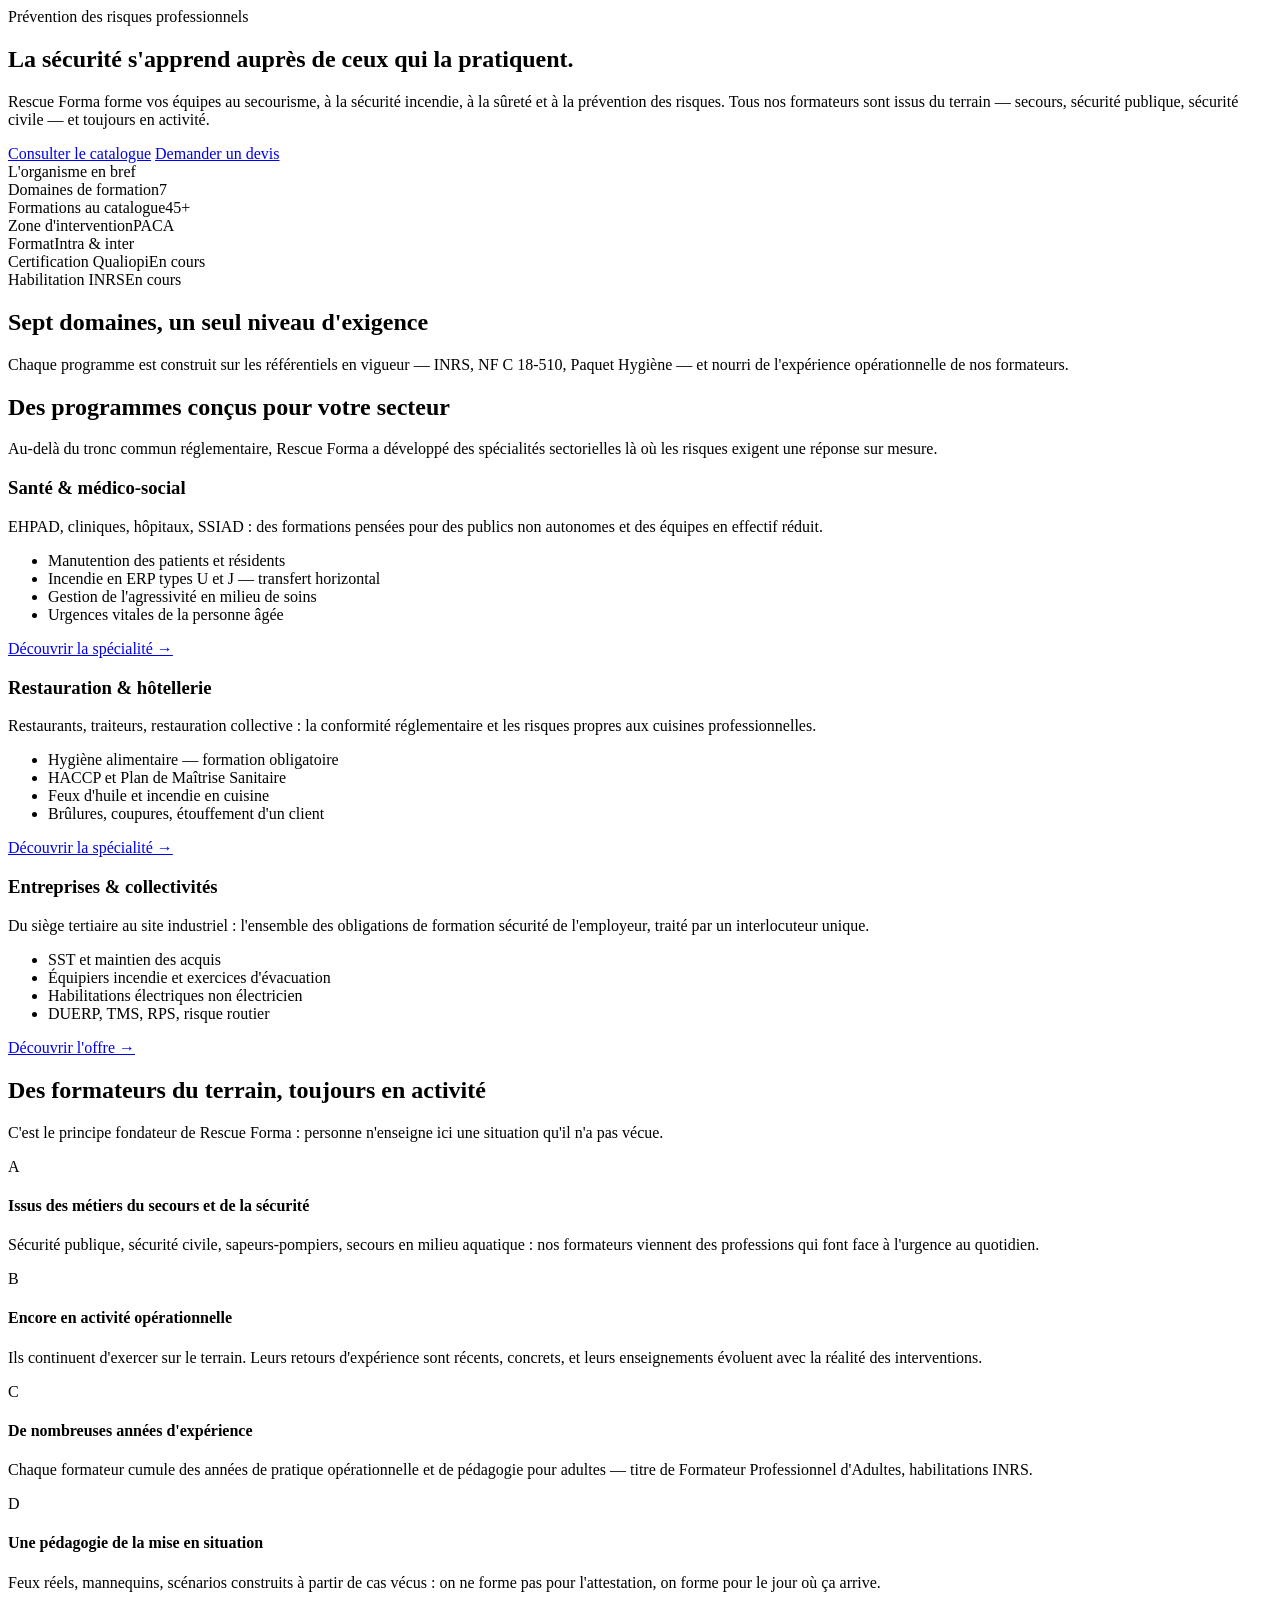
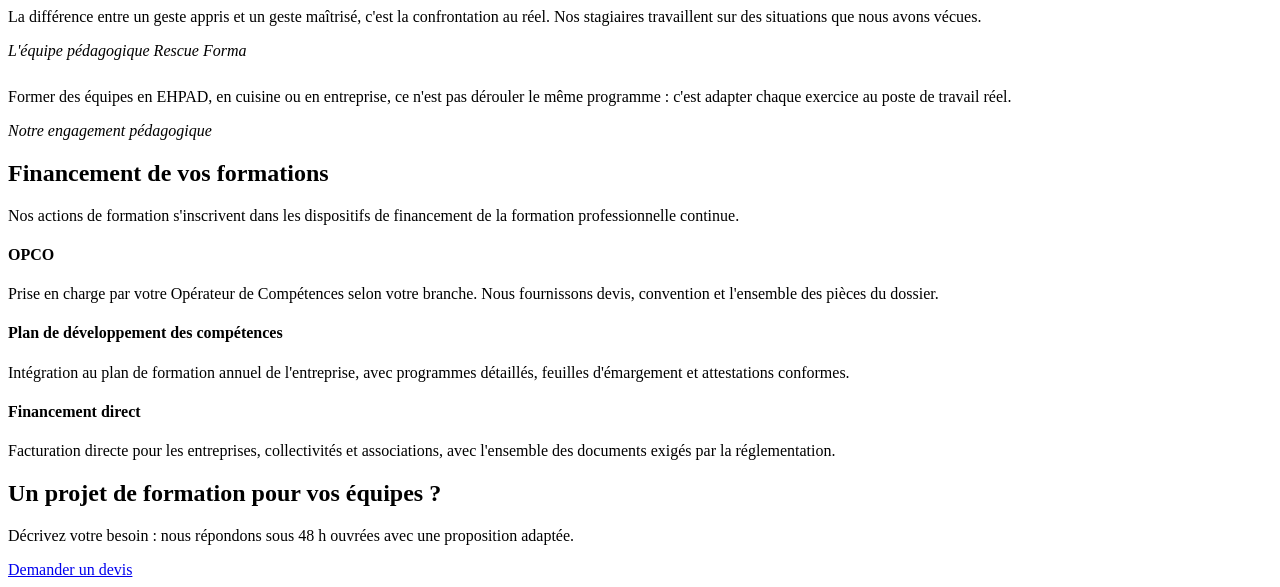
==== commit 0644c6b1: "Add files via upload" ====
--- a/index.html
+++ b/index.html
@@ -3,947 +3,227 @@
 <head>
   <meta charset="UTF-8">
   <meta name="viewport" content="width=device-width, initial-scale=1.0">
-  <meta name="description" content="Rescue Forma — Organisme de formation professionnelle spécialisé en prévention des risques, secourisme SST, incendie et sécurité. Zone PACA. NDA en cours, Qualiopi visé.">
-  <meta name="keywords" content="formation SST, secourisme, incendie, prévention risques, PACA, Marseille, PSC1, PSE, HACCP, MNS">
-  <title>Rescue Forma — Organisme de Formation Professionnelle PACA</title>
+  <meta name="description" content="Rescue Forma — Organisme de formation professionnelle en prévention des risques : secourisme SST, incendie, sûreté, santé au travail. Formateurs issus du terrain, en activité. Région PACA.">
+  <title>Rescue Forma — Formation prévention des risques professionnels | PACA</title>
   <link rel="preconnect" href="https://fonts.googleapis.com">
   <link rel="preconnect" href="https://fonts.gstatic.com" crossorigin>
-  <link href="https://fonts.googleapis.com/css2?family=Inter:wght@300;400;500;600;700;800;900&family=Barlow+Condensed:wght@600;700;800&display=swap" rel="stylesheet">
-  <style>
-    /* ─── TOKENS ─────────────────────────────────────────── */
-    :root {
-      --marine:    #0D1B2A;
-      --marine2:   #112236;
-      --marine3:   #1A3A5C;
-      --bleu:      #2E86C1;
-      --bleu-clair:#5DADE2;
-      --blanc:     #FFFFFF;
-      --gris-txt:  #A8B8CC;
-      --gris-light:#D0DCE8;
-      --accent:    #5DADE2;
-      --danger:    #E74C3C;
-    }
-
-    /* ─── RESET ──────────────────────────────────────────── */
-    *, *::before, *::after { box-sizing: border-box; margin: 0; padding: 0; }
-    html { scroll-behavior: smooth; }
-    body {
-      font-family: 'Inter', sans-serif;
-      background: var(--marine);
-      color: var(--blanc);
-      line-height: 1.6;
-      overflow-x: hidden;
-    }
-    a { color: inherit; text-decoration: none; }
-    ul { list-style: none; }
-    img { max-width: 100%; display: block; }
-
-    /* ─── NAV ────────────────────────────────────────────── */
-    nav {
-      position: fixed; top: 0; left: 0; right: 0; z-index: 100;
-      background: rgba(13,27,42,0.95);
-      backdrop-filter: blur(12px);
-      border-bottom: 1px solid rgba(46,134,193,0.2);
-      padding: 0 2rem;
-      height: 64px;
-      display: flex; align-items: center; justify-content: space-between;
-    }
-    .nav-logo {
-      display: flex; align-items: center; gap: 12px;
-    }
-    .nav-logo svg { width: 36px; height: 36px; }
-    .nav-brand { display: flex; flex-direction: column; line-height: 1; }
-    .nav-brand .rescue { font-family: 'Barlow Condensed', sans-serif; font-size: 18px; font-weight: 800; color: var(--blanc); letter-spacing: 0.05em; }
-    .nav-brand .forma  { font-family: 'Barlow Condensed', sans-serif; font-size: 18px; font-weight: 700; color: var(--bleu-clair); letter-spacing: 0.05em; }
-    .nav-links { display: flex; gap: 2rem; align-items: center; }
-    .nav-links a { font-size: 13px; font-weight: 500; color: var(--gris-txt); letter-spacing: 0.03em; transition: color .2s; }
-    .nav-links a:hover { color: var(--blanc); }
-    .nav-cta {
-      background: var(--bleu);
-      color: var(--blanc) !important;
-      padding: 8px 18px;
-      border-radius: 6px;
-      font-size: 13px !important;
-      font-weight: 600 !important;
-      transition: background .2s !important;
-    }
-    .nav-cta:hover { background: var(--bleu-clair) !important; }
-    .nav-burger { display: none; background: none; border: none; cursor: pointer; padding: 4px; }
-    .nav-burger span { display: block; width: 22px; height: 2px; background: var(--blanc); margin: 4px 0; transition: .3s; border-radius: 2px; }
-
-    /* ─── HERO ───────────────────────────────────────────── */
-    .hero {
-      min-height: 100vh;
-      display: flex; align-items: center;
-      padding: 100px 2rem 4rem;
-      position: relative;
-      overflow: hidden;
-    }
-    .hero-bg {
-      position: absolute; inset: 0; z-index: 0;
-      background:
-        radial-gradient(ellipse 60% 50% at 70% 40%, rgba(46,134,193,0.12) 0%, transparent 70%),
-        radial-gradient(ellipse 40% 60% at 10% 80%, rgba(93,173,226,0.06) 0%, transparent 60%);
-    }
-    .hero-grid {
-      position: absolute; inset: 0; z-index: 0; opacity: 0.04;
-      background-image:
-        linear-gradient(rgba(93,173,226,.8) 1px, transparent 1px),
-        linear-gradient(90deg, rgba(93,173,226,.8) 1px, transparent 1px);
-      background-size: 48px 48px;
-    }
-    .hero-inner {
-      position: relative; z-index: 1;
-      max-width: 1100px; margin: 0 auto; width: 100%;
-      display: grid; grid-template-columns: 1fr 420px; gap: 4rem; align-items: center;
-    }
-    .hero-eyebrow {
-      display: inline-flex; align-items: center; gap: 8px;
-      font-size: 11px; font-weight: 600; letter-spacing: 0.15em; text-transform: uppercase;
-      color: var(--bleu-clair);
-      margin-bottom: 1.25rem;
-    }
-    .hero-eyebrow::before {
-      content: ''; display: block; width: 24px; height: 2px; background: var(--bleu-clair); border-radius: 1px;
-    }
-    .hero h1 {
-      font-family: 'Barlow Condensed', sans-serif;
-      font-size: clamp(42px, 6vw, 72px);
-      font-weight: 800;
-      line-height: 1.05;
-      letter-spacing: -0.01em;
-      margin-bottom: 1.5rem;
-    }
-    .hero h1 em { font-style: normal; color: var(--bleu-clair); }
-    .hero-desc {
-      font-size: 17px; font-weight: 400; color: var(--gris-txt);
-      max-width: 520px; line-height: 1.7; margin-bottom: 2rem;
-    }
-    .hero-actions { display: flex; gap: 12px; flex-wrap: wrap; }
-    .btn-primary {
-      background: var(--bleu); color: var(--blanc);
-      padding: 14px 28px; border-radius: 8px;
-      font-size: 15px; font-weight: 600; border: none; cursor: pointer;
-      transition: background .2s, transform .15s;
-      display: inline-block;
-    }
-    .btn-primary:hover { background: var(--bleu-clair); transform: translateY(-1px); }
-    .btn-outline {
-      border: 1.5px solid rgba(93,173,226,0.5); color: var(--bleu-clair);
-      padding: 13px 28px; border-radius: 8px;
-      font-size: 15px; font-weight: 600; cursor: pointer;
-      background: transparent;
-      transition: border-color .2s, background .2s;
-      display: inline-block;
-    }
-    .btn-outline:hover { border-color: var(--bleu-clair); background: rgba(93,173,226,0.08); }
-    .hero-stats {
-      display: flex; gap: 2rem; margin-top: 2.5rem;
-      padding-top: 2rem; border-top: 1px solid rgba(93,173,226,0.15);
-    }
-    .hero-stat .num { font-family: 'Barlow Condensed', sans-serif; font-size: 32px; font-weight: 800; color: var(--bleu-clair); }
-    .hero-stat .lbl { font-size: 12px; color: var(--gris-txt); margin-top: 2px; line-height: 1.4; }
-
-    /* Shield Hero */
-    .hero-visual { display: flex; justify-content: center; align-items: center; }
-    .shield-wrap {
-      position: relative; width: 320px; height: 380px;
-      display: flex; align-items: center; justify-content: center;
-    }
-    .shield-glow {
-      position: absolute; inset: -40px;
-      background: radial-gradient(circle, rgba(46,134,193,0.18) 0%, transparent 70%);
-      border-radius: 50%;
-      animation: pulse 3s ease-in-out infinite;
-    }
-    @keyframes pulse {
-      0%, 100% { transform: scale(1); opacity: 1; }
-      50% { transform: scale(1.08); opacity: 0.6; }
-    }
-    .shield-svg { width: 220px; height: 260px; filter: drop-shadow(0 8px 32px rgba(46,134,193,0.4)); }
-    .shield-domains {
-      position: absolute; width: 100%; height: 100%;
-    }
-    .domain-badge {
-      position: absolute;
-      background: rgba(17,34,54,0.9);
-      border: 1px solid rgba(46,134,193,0.3);
-      border-radius: 8px;
-      padding: 8px 12px;
-      font-size: 11px; font-weight: 600; color: var(--bleu-clair);
-      letter-spacing: 0.04em;
-      white-space: nowrap;
-      backdrop-filter: blur(8px);
-    }
-    .domain-badge:nth-child(1) { top: 10%; right: -10%; }
-    .domain-badge:nth-child(2) { top: 35%; right: -15%; }
-    .domain-badge:nth-child(3) { bottom: 30%; right: -8%; }
-    .domain-badge:nth-child(4) { top: 25%; left: -12%; }
-    .domain-badge:nth-child(5) { bottom: 18%; left: -8%; }
-
-    /* ─── CERTIF BAND ────────────────────────────────────── */
-    .certif-band {
-      border-top: 1px solid rgba(46,134,193,0.15);
-      border-bottom: 1px solid rgba(46,134,193,0.15);
-      padding: 1.25rem 2rem;
-      background: rgba(17,34,54,0.5);
-    }
-    .certif-band-inner {
-      max-width: 1100px; margin: 0 auto;
-      display: flex; align-items: center; gap: 2.5rem; flex-wrap: wrap;
-    }
-    .certif-label { font-size: 11px; font-weight: 600; letter-spacing: 0.12em; text-transform: uppercase; color: var(--gris-txt); white-space: nowrap; }
-    .certif-items { display: flex; gap: 1.5rem; flex-wrap: wrap; align-items: center; }
-    .certif-item {
-      display: flex; align-items: center; gap: 8px;
-      font-size: 13px; font-weight: 500; color: var(--gris-light);
-    }
-    .certif-dot { width: 6px; height: 6px; border-radius: 50%; background: var(--bleu-clair); flex-shrink: 0; }
-    .certif-dot.pending { background: #F39C12; }
-
-    /* ─── SECTIONS COMMUNES ──────────────────────────────── */
-    section { padding: 5rem 2rem; }
-    .section-inner { max-width: 1100px; margin: 0 auto; }
-    .section-eyebrow {
-      font-size: 11px; font-weight: 600; letter-spacing: 0.15em; text-transform: uppercase;
-      color: var(--bleu-clair); margin-bottom: 0.75rem;
-      display: flex; align-items: center; gap: 8px;
-    }
-    .section-eyebrow::before { content: ''; display: block; width: 20px; height: 2px; background: var(--bleu-clair); border-radius: 1px; }
-    .section-title {
-      font-family: 'Barlow Condensed', sans-serif;
-      font-size: clamp(30px, 4vw, 44px); font-weight: 800;
-      line-height: 1.1; margin-bottom: 1rem;
-    }
-    .section-sub { font-size: 16px; color: var(--gris-txt); max-width: 560px; line-height: 1.7; margin-bottom: 3rem; }
-
-    /* ─── FORMATIONS ─────────────────────────────────────── */
-    .formations-bg { background: var(--marine); }
-    .formations-grid {
-      display: grid; grid-template-columns: repeat(3, 1fr); gap: 1.5rem;
-    }
-    .formation-card {
-      background: var(--marine2);
-      border: 1px solid rgba(46,134,193,0.15);
-      border-radius: 12px;
-      padding: 1.75rem;
-      transition: border-color .25s, transform .2s;
-      position: relative; overflow: hidden;
-    }
-    .formation-card::before {
-      content: ''; position: absolute; top: 0; left: 0; right: 0; height: 3px;
-      background: linear-gradient(90deg, var(--bleu), var(--bleu-clair));
-      opacity: 0; transition: opacity .25s;
-    }
-    .formation-card:hover { border-color: rgba(46,134,193,0.4); transform: translateY(-3px); }
-    .formation-card:hover::before { opacity: 1; }
-    .card-icon {
-      width: 48px; height: 48px; border-radius: 10px;
-      background: rgba(46,134,193,0.12);
-      display: flex; align-items: center; justify-content: center;
-      margin-bottom: 1.25rem;
-    }
-    .card-icon svg { width: 24px; height: 24px; }
-    .card-cat { font-size: 10px; font-weight: 700; letter-spacing: 0.12em; text-transform: uppercase; color: var(--bleu-clair); margin-bottom: 0.5rem; }
-    .card-title { font-size: 17px; font-weight: 700; margin-bottom: 0.75rem; line-height: 1.3; }
-    .card-desc { font-size: 13px; color: var(--gris-txt); line-height: 1.6; margin-bottom: 1.25rem; }
-    .card-tags { display: flex; gap: 6px; flex-wrap: wrap; }
-    .tag {
-      font-size: 11px; font-weight: 500; padding: 4px 10px; border-radius: 20px;
-      background: rgba(46,134,193,0.1); color: var(--bleu-clair);
-      border: 1px solid rgba(46,134,193,0.2);
-    }
-    .card-footer {
-      margin-top: 1.25rem; padding-top: 1.25rem;
-      border-top: 1px solid rgba(93,173,226,0.1);
-      display: flex; align-items: center; justify-content: space-between;
-    }
-    .card-opco { font-size: 11px; color: var(--gris-txt); }
-    .card-link { font-size: 12px; font-weight: 600; color: var(--bleu-clair); }
-
-    /* ─── POURQUOI ───────────────────────────────────────── */
-    .pourquoi { background: rgba(17,34,54,0.4); }
-    .pourquoi-grid {
-      display: grid; grid-template-columns: 1fr 1fr; gap: 4rem; align-items: center;
-    }
-    .pourquoi-content { order: 1; }
-    .pourquoi-features { order: 2; display: flex; flex-direction: column; gap: 1.25rem; }
-    .feature-item {
-      display: flex; gap: 1rem; align-items: flex-start;
-      padding: 1.25rem;
-      background: var(--marine2);
-      border: 1px solid rgba(46,134,193,0.12);
-      border-radius: 10px;
-    }
-    .feature-icon {
-      width: 40px; height: 40px; flex-shrink: 0; border-radius: 8px;
-      background: rgba(46,134,193,0.15);
-      display: flex; align-items: center; justify-content: center;
-    }
-    .feature-icon svg { width: 20px; height: 20px; }
-    .feature-text h4 { font-size: 14px; font-weight: 700; margin-bottom: 4px; }
-    .feature-text p { font-size: 13px; color: var(--gris-txt); line-height: 1.5; }
-
-    .profile-card {
-      background: var(--marine2);
-      border: 1px solid rgba(46,134,193,0.2);
-      border-radius: 14px; padding: 2rem;
-    }
-    .profile-header { display: flex; gap: 1rem; align-items: center; margin-bottom: 1.5rem; }
-    .profile-avatar {
-      width: 56px; height: 56px; border-radius: 50%;
-      background: linear-gradient(135deg, var(--bleu), var(--bleu-clair));
-      display: flex; align-items: center; justify-content: center;
-      font-family: 'Barlow Condensed', sans-serif; font-size: 20px; font-weight: 800; color: var(--blanc);
-      flex-shrink: 0;
-    }
-    .profile-info h3 { font-size: 16px; font-weight: 700; }
-    .profile-info p { font-size: 12px; color: var(--bleu-clair); margin-top: 2px; }
-    .profile-badges { display: flex; flex-wrap: wrap; gap: 6px; margin-bottom: 1.25rem; }
-    .profile-badge {
-      font-size: 11px; font-weight: 500; padding: 5px 10px; border-radius: 5px;
-      background: rgba(46,134,193,0.1); color: var(--gris-light);
-      border: 1px solid rgba(46,134,193,0.2);
-    }
-    .profile-quote {
-      font-size: 14px; color: var(--gris-txt); line-height: 1.65;
-      border-left: 2px solid var(--bleu); padding-left: 1rem; font-style: italic;
-    }
-
-    /* ─── FINANCEMENT ────────────────────────────────────── */
-    .financement { background: var(--marine); }
-    .financement-grid { display: grid; grid-template-columns: repeat(3, 1fr); gap: 1.25rem; }
-    .fin-card {
-      background: var(--marine2);
-      border: 1px solid rgba(46,134,193,0.12);
-      border-radius: 10px; padding: 1.5rem;
-    }
-    .fin-icon { font-size: 28px; margin-bottom: 0.75rem; }
-    .fin-title { font-size: 15px; font-weight: 700; margin-bottom: 0.5rem; }
-    .fin-desc { font-size: 13px; color: var(--gris-txt); line-height: 1.6; }
-
-    /* ─── ZONE INTERVENTION ──────────────────────────────── */
-    .zone { background: rgba(17,34,54,0.4); }
-    .zone-inner-grid { display: grid; grid-template-columns: 1fr 1fr; gap: 3rem; align-items: center; }
-    .zone-map {
-      background: var(--marine2); border: 1px solid rgba(46,134,193,0.15);
-      border-radius: 14px; padding: 2rem; text-align: center; min-height: 240px;
-      display: flex; flex-direction: column; align-items: center; justify-content: center; gap: 0.75rem;
-    }
-    .zone-map svg { width: 100px; height: 120px; opacity: 0.7; }
-    .zone-map h3 { font-size: 18px; font-weight: 700; }
-    .zone-map p { font-size: 13px; color: var(--gris-txt); }
-    .zone-list { display: flex; flex-direction: column; gap: 0.75rem; }
-    .zone-item {
-      display: flex; gap: 10px; align-items: center;
-      padding: 0.75rem 1rem;
-      background: var(--marine2); border: 1px solid rgba(46,134,193,0.1); border-radius: 8px;
-    }
-    .zone-dot { width: 8px; height: 8px; border-radius: 50%; background: var(--bleu-clair); flex-shrink: 0; }
-    .zone-item span { font-size: 14px; color: var(--gris-light); }
-
-    /* ─── CONTACT ────────────────────────────────────────── */
-    .contact { background: var(--marine); }
-    .contact-grid { display: grid; grid-template-columns: 1fr 1fr; gap: 3rem; }
-    .contact-info { display: flex; flex-direction: column; gap: 1.25rem; }
-    .contact-item {
-      display: flex; gap: 1rem; align-items: flex-start;
-      padding: 1.25rem; background: var(--marine2);
-      border: 1px solid rgba(46,134,193,0.12); border-radius: 10px;
-    }
-    .contact-item svg { width: 20px; height: 20px; flex-shrink: 0; margin-top: 2px; }
-    .contact-item h4 { font-size: 13px; font-weight: 700; margin-bottom: 3px; }
-    .contact-item p { font-size: 13px; color: var(--gris-txt); }
-    .contact-item a { color: var(--bleu-clair); }
-
-    .contact-form { display: flex; flex-direction: column; gap: 1rem; }
-    .form-row { display: grid; grid-template-columns: 1fr 1fr; gap: 1rem; }
-    .form-group { display: flex; flex-direction: column; gap: 6px; }
-    .form-group label { font-size: 12px; font-weight: 600; color: var(--gris-txt); letter-spacing: 0.04em; }
-    .form-group input,
-    .form-group select,
-    .form-group textarea {
-      background: var(--marine2);
-      border: 1px solid rgba(46,134,193,0.2);
-      border-radius: 8px;
-      padding: 11px 14px;
-      font-size: 14px; color: var(--blanc);
-      font-family: 'Inter', sans-serif;
-      outline: none;
-      transition: border-color .2s;
-    }
-    .form-group input:focus,
-    .form-group select:focus,
-    .form-group textarea:focus { border-color: var(--bleu-clair); }
-    .form-group input::placeholder,
-    .form-group textarea::placeholder { color: rgba(168,184,204,0.5); }
-    .form-group select option { background: var(--marine2); }
-    .form-group textarea { resize: vertical; min-height: 100px; }
-    .form-submit {
-      background: var(--bleu); color: var(--blanc);
-      padding: 13px 28px; border-radius: 8px; border: none;
-      font-size: 15px; font-weight: 600; cursor: pointer;
-      font-family: 'Inter', sans-serif;
-      transition: background .2s;
-    }
-    .form-submit:hover { background: var(--bleu-clair); }
-
-    /* ─── FOOTER ─────────────────────────────────────────── */
-    footer {
-      background: var(--marine2);
-      border-top: 1px solid rgba(46,134,193,0.15);
-      padding: 2.5rem 2rem;
-    }
-    .footer-inner {
-      max-width: 1100px; margin: 0 auto;
-      display: flex; justify-content: space-between; align-items: center; flex-wrap: wrap; gap: 1rem;
-    }
-    .footer-left { display: flex; flex-direction: column; gap: 4px; }
-    .footer-brand { display: flex; align-items: center; gap: 8px; margin-bottom: 4px; }
-    .footer-brand .rescue { font-family: 'Barlow Condensed', sans-serif; font-size: 16px; font-weight: 800; }
-    .footer-brand .forma  { font-family: 'Barlow Condensed', sans-serif; font-size: 16px; font-weight: 700; color: var(--bleu-clair); }
-    .footer-siren { font-size: 12px; color: var(--gris-txt); }
-    .footer-links { display: flex; gap: 1.5rem; }
-    .footer-links a { font-size: 12px; color: var(--gris-txt); transition: color .2s; }
-    .footer-links a:hover { color: var(--blanc); }
-    .footer-right { font-size: 12px; color: var(--gris-txt); text-align: right; }
-
-    /* ─── MOBILE ─────────────────────────────────────────── */
-    @media (max-width: 900px) {
-      .hero-inner { grid-template-columns: 1fr; }
-      .hero-visual { display: none; }
-      .formations-grid { grid-template-columns: 1fr; }
-      .pourquoi-grid { grid-template-columns: 1fr; }
-      .pourquoi-content { order: 2; }
-      .pourquoi-features { order: 1; }
-      .financement-grid { grid-template-columns: 1fr; }
-      .zone-inner-grid { grid-template-columns: 1fr; }
-      .contact-grid { grid-template-columns: 1fr; }
-      .form-row { grid-template-columns: 1fr; }
-      .nav-links { display: none; }
-      .nav-burger { display: block; }
-      .nav-links.open {
-        display: flex; flex-direction: column;
-        position: fixed; top: 64px; left: 0; right: 0;
-        background: var(--marine2);
-        padding: 1.5rem 2rem; gap: 1rem;
-        border-bottom: 1px solid rgba(46,134,193,0.15);
-      }
-    }
-  </style>
+  <link href="https://fonts.googleapis.com/css2?family=Source+Serif+4:wght@600;700&family=Public+Sans:wght@400;500;600;700&family=IBM+Plex+Mono:wght@400;500&display=swap" rel="stylesheet">
+  <link rel="stylesheet" href="css/style.css">
 </head>
-<body>
-
-<!-- ═══ NAV ════════════════════════════════════════════════ -->
-<nav>
-  <div class="nav-logo">
-    <svg viewBox="0 0 36 36" fill="none" xmlns="http://www.w3.org/2000/svg">
-      <path d="M18 3L5 10v8c0 7 5.7 13.5 13 15 7.3-1.5 13-8 13-15v-8L18 3z" fill="rgba(46,134,193,0.15)" stroke="#2E86C1" stroke-width="1.5"/>
-      <path d="M18 8l-4 7h3l-1 6 6-8h-3l1-5z" fill="#5DADE2"/>
-    </svg>
-    <div class="nav-brand">
-      <span class="rescue">RESCUE</span>
-      <span class="forma">FORMA</span>
-    </div>
-  </div>
-  <ul class="nav-links" id="navLinks">
-    <li><a href="#formations">Formations</a></li>
-    <li><a href="#pourquoi">Notre expertise</a></li>
-    <li><a href="#financement">Financement</a></li>
-    <li><a href="#zone">Zone PACA</a></li>
-    <li><a href="#contact" class="nav-cta">Demander un devis</a></li>
-  </ul>
-  <button class="nav-burger" id="burger" aria-label="Menu">
-    <span></span><span></span><span></span>
-  </button>
-</nav>
-
-<!-- ═══ HERO ════════════════════════════════════════════════ -->
-<section class="hero" id="accueil">
-  <div class="hero-bg"></div>
-  <div class="hero-grid"></div>
-  <div class="hero-inner">
-    <div class="hero-text">
-      <div class="hero-eyebrow">Organisme de formation professionnelle · PACA</div>
-      <h1>Prévenir,<br><em>protéger,</em><br>former.</h1>
-      <p class="hero-desc">
-        Secourisme, incendie, prévention des risques professionnels et sécurité des personnes. Des formations terrain, dispensées par des professionnels issus des métiers de la sécurité civile et du secours.
+<body data-page="index">
+
+<header></header>
+
+<!-- ═══ HERO ═══ -->
+<section class="hero">
+  <div class="wrap hero-grid">
+    <div>
+      <div class="overline">Prévention des risques professionnels</div>
+      <h1>La sécurité s'apprend auprès de ceux qui la pratiquent.</h1>
+      <p class="hero-lead">
+        Rescue Forma forme vos équipes au secourisme, à la sécurité incendie, à la sûreté et à la prévention des risques. Tous nos formateurs sont issus du terrain — secours, sécurité publique, sécurité civile — et toujours en activité.
       </p>
       <div class="hero-actions">
-        <a href="#contact" class="btn-primary">Demander un devis</a>
-        <a href="#formations" class="btn-outline">Voir le catalogue</a>
-      </div>
-      <div class="hero-stats">
-        <div class="hero-stat">
-          <div class="num">4</div>
-          <div class="lbl">Domaines<br>de formation</div>
-        </div>
-        <div class="hero-stat">
-          <div class="num">13</div>
-          <div class="lbl">Formations<br>au catalogue</div>
-        </div>
-        <div class="hero-stat">
-          <div class="num">PACA</div>
-          <div class="lbl">Zone<br>d'intervention</div>
-        </div>
-      </div>
-    </div>
-    <div class="hero-visual">
-      <div class="shield-wrap">
-        <div class="shield-glow"></div>
-        <svg class="shield-svg" viewBox="0 0 200 240" fill="none" xmlns="http://www.w3.org/2000/svg">
-          <defs>
-            <linearGradient id="shieldGrad" x1="0" y1="0" x2="1" y2="1">
-              <stop offset="0%" stop-color="#2E86C1"/>
-              <stop offset="100%" stop-color="#1A3A5C"/>
-            </linearGradient>
-          </defs>
-          <path d="M100 8L12 48v60c0 54 38 100 88 116 50-16 88-62 88-116V48L100 8z" fill="url(#shieldGrad)" stroke="#5DADE2" stroke-width="2"/>
-          <path d="M100 30l-6 10h4l-2 8 10-14h-4l2-4z" fill="none" stroke="rgba(93,173,226,0.3)" stroke-width="1"/>
-          <path d="M100 55l-18 32h13l-5 28 30-44h-14l5-16z" fill="white" fill-opacity="0.95"/>
-          <path d="M100 55l-18 32h13l-5 28 30-44h-14l5-16z" stroke="#5DADE2" stroke-width="1" fill="none"/>
-        </svg>
-        <div class="shield-domains">
-          <span class="domain-badge">SST · PSC1</span>
-          <span class="domain-badge">PSE 1 & 2</span>
-          <span class="domain-badge">Incendie</span>
-          <span class="domain-badge">HACCP</span>
-          <span class="domain-badge">MNS</span>
-        </div>
-      </div>
-    </div>
-  </div>
-</section>
-
-<!-- ═══ CERTIF BAND ════════════════════════════════════════ -->
-<div class="certif-band">
-  <div class="certif-band-inner">
-    <span class="certif-label">Accréditations</span>
-    <div class="certif-items">
-      <div class="certif-item"><span class="certif-dot pending"></span> NDA en cours d'obtention</div>
-      <div class="certif-item"><span class="certif-dot pending"></span> Certification Qualiopi (visée)</div>
-      <div class="certif-item"><span class="certif-dot pending"></span> Habilitation INRS (visée)</div>
-      <div class="certif-item"><span class="certif-dot pending"></span> DRAAF / ROFHYA (visée)</div>
-      <div class="certif-item"><span class="certif-dot"></span> Financement OPCO éligible</div>
-    </div>
+        <a href="formations.html" class="btn btn-solid">Consulter le catalogue</a>
+        <a href="contact.html" class="btn btn-line">Demander un devis</a>
+      </div>
+    </div>
+    <aside class="hero-side">
+      <div class="hero-side-head">L'organisme en bref</div>
+      <div class="hero-side-row"><span class="k">Domaines de formation</span><span class="v">7</span></div>
+      <div class="hero-side-row"><span class="k">Formations au catalogue</span><span class="v">45+</span></div>
+      <div class="hero-side-row"><span class="k">Zone d'intervention</span><span class="v">PACA</span></div>
+      <div class="hero-side-row"><span class="k">Format</span><span class="v">Intra &amp; inter</span></div>
+      <div class="hero-side-row"><span class="k">Certification Qualiopi</span><span class="v pending">En cours</span></div>
+      <div class="hero-side-row"><span class="k">Habilitation INRS</span><span class="v pending">En cours</span></div>
+    </aside>
+  </div>
+</section>
+
+<!-- ═══ THÈMES ═══ -->
+<section>
+  <div class="wrap">
+    <div class="sec-head">
+      <h2>Sept domaines, un seul niveau d'exigence</h2>
+      <p>Chaque programme est construit sur les référentiels en vigueur — INRS, NF C 18-510, Paquet Hygiène — et nourri de l'expérience opérationnelle de nos formateurs.</p>
+    </div>
+    <div class="themes-grid" id="themesGrid"></div>
+  </div>
+</section>
+
+<!-- ═══ SECTEURS ═══ -->
+<section class="alt">
+  <div class="wrap">
+    <div class="sec-head">
+      <h2>Des programmes conçus pour votre secteur</h2>
+      <p>Au-delà du tronc commun réglementaire, Rescue Forma a développé des spécialités sectorielles là où les risques exigent une réponse sur mesure.</p>
+    </div>
+    <div class="secteurs-grid">
+      <div class="secteur-card">
+        <div class="secteur-band"></div>
+        <div class="secteur-body">
+          <h3>Santé &amp; médico-social</h3>
+          <p>EHPAD, cliniques, hôpitaux, SSIAD : des formations pensées pour des publics non autonomes et des équipes en effectif réduit.</p>
+          <ul>
+            <li>Manutention des patients et résidents</li>
+            <li>Incendie en ERP types U et J — transfert horizontal</li>
+            <li>Gestion de l'agressivité en milieu de soins</li>
+            <li>Urgences vitales de la personne âgée</li>
+          </ul>
+          <a href="secteurs.html#sante" class="theme-link">Découvrir la spécialité →</a>
+        </div>
+      </div>
+      <div class="secteur-card">
+        <div class="secteur-band"></div>
+        <div class="secteur-body">
+          <h3>Restauration &amp; hôtellerie</h3>
+          <p>Restaurants, traiteurs, restauration collective : la conformité réglementaire et les risques propres aux cuisines professionnelles.</p>
+          <ul>
+            <li>Hygiène alimentaire — formation obligatoire</li>
+            <li>HACCP et Plan de Maîtrise Sanitaire</li>
+            <li>Feux d'huile et incendie en cuisine</li>
+            <li>Brûlures, coupures, étouffement d'un client</li>
+          </ul>
+          <a href="secteurs.html#resto" class="theme-link">Découvrir la spécialité →</a>
+        </div>
+      </div>
+      <div class="secteur-card">
+        <div class="secteur-band"></div>
+        <div class="secteur-body">
+          <h3>Entreprises &amp; collectivités</h3>
+          <p>Du siège tertiaire au site industriel : l'ensemble des obligations de formation sécurité de l'employeur, traité par un interlocuteur unique.</p>
+          <ul>
+            <li>SST et maintien des acquis</li>
+            <li>Équipiers incendie et exercices d'évacuation</li>
+            <li>Habilitations électriques non électricien</li>
+            <li>DUERP, TMS, RPS, risque routier</li>
+          </ul>
+          <a href="secteurs.html#entreprises" class="theme-link">Découvrir l'offre →</a>
+        </div>
+      </div>
+    </div>
+  </div>
+</section>
+
+<!-- ═══ FORMATEURS ═══ -->
+<section id="formateurs">
+  <div class="wrap">
+    <div class="sec-head">
+      <h2>Des formateurs du terrain, toujours en activité</h2>
+      <p>C'est le principe fondateur de Rescue Forma : personne n'enseigne ici une situation qu'il n'a pas vécue.</p>
+    </div>
+    <div class="formateurs-grid">
+      <div>
+        <div class="arg-list">
+          <div class="arg-item">
+            <span class="arg-num">A</span>
+            <div>
+              <h4>Issus des métiers du secours et de la sécurité</h4>
+              <p>Sécurité publique, sécurité civile, sapeurs-pompiers, secours en milieu aquatique : nos formateurs viennent des professions qui font face à l'urgence au quotidien.</p>
+            </div>
+          </div>
+          <div class="arg-item">
+            <span class="arg-num">B</span>
+            <div>
+              <h4>Encore en activité opérationnelle</h4>
+              <p>Ils continuent d'exercer sur le terrain. Leurs retours d'expérience sont récents, concrets, et leurs enseignements évoluent avec la réalité des interventions.</p>
+            </div>
+          </div>
+          <div class="arg-item">
+            <span class="arg-num">C</span>
+            <div>
+              <h4>De nombreuses années d'expérience</h4>
+              <p>Chaque formateur cumule des années de pratique opérationnelle et de pédagogie pour adultes — titre de Formateur Professionnel d'Adultes, habilitations INRS.</p>
+            </div>
+          </div>
+          <div class="arg-item">
+            <span class="arg-num">D</span>
+            <div>
+              <h4>Une pédagogie de la mise en situation</h4>
+              <p>Feux réels, mannequins, scénarios construits à partir de cas vécus : on ne forme pas pour l'attestation, on forme pour le jour où ça arrive.</p>
+            </div>
+          </div>
+        </div>
+      </div>
+      <div>
+        <div class="quote-block">
+          <p>La différence entre un geste appris et un geste maîtrisé, c'est la confrontation au réel. Nos stagiaires travaillent sur des situations que nous avons vécues.</p>
+          <cite>L'équipe pédagogique Rescue Forma</cite>
+        </div>
+        <div class="quote-block" style="margin-top: 28px;">
+          <p>Former des équipes en EHPAD, en cuisine ou en entreprise, ce n'est pas dérouler le même programme : c'est adapter chaque exercice au poste de travail réel.</p>
+          <cite>Notre engagement pédagogique</cite>
+        </div>
+      </div>
+    </div>
+  </div>
+</section>
+
+<!-- ═══ FINANCEMENT ═══ -->
+<section class="alt">
+  <div class="wrap">
+    <div class="sec-head">
+      <h2>Financement de vos formations</h2>
+      <p>Nos actions de formation s'inscrivent dans les dispositifs de financement de la formation professionnelle continue.</p>
+    </div>
+    <div class="fin-grid">
+      <div class="fin-card">
+        <h4>OPCO</h4>
+        <p>Prise en charge par votre Opérateur de Compétences selon votre branche. Nous fournissons devis, convention et l'ensemble des pièces du dossier.</p>
+      </div>
+      <div class="fin-card">
+        <h4>Plan de développement des compétences</h4>
+        <p>Intégration au plan de formation annuel de l'entreprise, avec programmes détaillés, feuilles d'émargement et attestations conformes.</p>
+      </div>
+      <div class="fin-card">
+        <h4>Financement direct</h4>
+        <p>Facturation directe pour les entreprises, collectivités et associations, avec l'ensemble des documents exigés par la réglementation.</p>
+      </div>
+    </div>
+  </div>
+</section>
+
+<!-- ═══ CTA ═══ -->
+<div class="cta-band">
+  <div class="wrap">
+    <div>
+      <h2>Un projet de formation pour vos équipes ?</h2>
+      <p>Décrivez votre besoin : nous répondons sous 48 h ouvrées avec une proposition adaptée.</p>
+    </div>
+    <a href="contact.html" class="btn btn-solid">Demander un devis</a>
   </div>
 </div>
 
-<!-- ═══ FORMATIONS ══════════════════════════════════════════ -->
-<section class="formations-bg" id="formations">
-  <div class="section-inner">
-    <div class="section-eyebrow">Catalogue de formations</div>
-    <h2 class="section-title">Nos domaines d'intervention</h2>
-    <p class="section-sub">Des formations intra et inter-entreprises adaptées à vos obligations réglementaires et à vos effectifs.</p>
-    <div class="formations-grid">
-
-      <!-- Secourisme -->
-      <div class="formation-card">
-        <div class="card-icon">
-          <svg viewBox="0 0 24 24" fill="none" stroke="#5DADE2" stroke-width="1.5" stroke-linecap="round" stroke-linejoin="round">
-            <path d="M22 12h-4l-3 9L9 3l-3 9H2"/>
-          </svg>
-        </div>
-        <div class="card-cat">Secourisme</div>
-        <div class="card-title">Sauveteur Secouriste du Travail</div>
-        <div class="card-desc">Formation SST initiale et recyclage. Gestes de premiers secours en milieu professionnel. Habilitation INRS visée.</div>
-        <div class="card-tags">
-          <span class="tag">SST Initiale — 14h</span>
-          <span class="tag">Recyclage — 7h</span>
-          <span class="tag">PSC1</span>
-          <span class="tag">PSE 1 & 2</span>
-        </div>
-        <div class="card-footer">
-          <span class="card-opco">Finançable OPCO · CPF</span>
-          <a href="#contact" class="card-link">Devis →</a>
-        </div>
-      </div>
-
-      <!-- Incendie -->
-      <div class="formation-card">
-        <div class="card-icon">
-          <svg viewBox="0 0 24 24" fill="none" stroke="#5DADE2" stroke-width="1.5" stroke-linecap="round" stroke-linejoin="round">
-            <path d="M12 2C6.5 2 2 6.5 2 12s4.5 10 10 10 10-4.5 10-10S17.5 2 12 2z"/>
-            <path d="M12 8v4l3 3"/>
-          </svg>
-        </div>
-        <div class="card-cat">Incendie & Évacuation</div>
-        <div class="card-title">Sécurité incendie & évacuation</div>
-        <div class="card-desc">Manipulation d'extincteurs sur feu réel, procédures d'évacuation, rôles EPI/ESI, lecture SSI, utilisation RIA.</div>
-        <div class="card-tags">
-          <span class="tag">Extincteurs</span>
-          <span class="tag">EPI · ESI</span>
-          <span class="tag">SSI · RIA</span>
-          <span class="tag">Évacuation</span>
-        </div>
-        <div class="card-footer">
-          <span class="card-opco">Finançable OPCO · Plan de formation</span>
-          <a href="#contact" class="card-link">Devis →</a>
-        </div>
-      </div>
-
-      <!-- Prévention risques -->
-      <div class="formation-card">
-        <div class="card-icon">
-          <svg viewBox="0 0 24 24" fill="none" stroke="#5DADE2" stroke-width="1.5" stroke-linecap="round" stroke-linejoin="round">
-            <path d="M12 22s8-4 8-10V5l-8-3-8 3v7c0 6 8 10 8 10z"/>
-          </svg>
-        </div>
-        <div class="card-cat">Prévention des risques</div>
-        <div class="card-title">Risques professionnels & DUERP</div>
-        <div class="card-desc">Gestes et postures, prévention TMS, risque routier professionnel, RPS, élaboration et mise à jour du DUERP.</div>
-        <div class="card-tags">
-          <span class="tag">Gestes & postures</span>
-          <span class="tag">TMS</span>
-          <span class="tag">Risque routier</span>
-          <span class="tag">RPS · DUERP</span>
-        </div>
-        <div class="card-footer">
-          <span class="card-opco">Finançable OPCO · Plan de formation</span>
-          <a href="#contact" class="card-link">Devis →</a>
-        </div>
-      </div>
-
-      <!-- HACCP -->
-      <div class="formation-card">
-        <div class="card-icon">
-          <svg viewBox="0 0 24 24" fill="none" stroke="#5DADE2" stroke-width="1.5" stroke-linecap="round" stroke-linejoin="round">
-            <path d="M9 12l2 2 4-4M21 12c0 4.97-4.03 9-9 9s-9-4.03-9-9 4.03-9 9-9 9 4.03 9 9z"/>
-          </svg>
-        </div>
-        <div class="card-cat">Hygiène alimentaire</div>
-        <div class="card-title">HACCP — Hygiène & sécurité alimentaire</div>
-        <div class="card-desc">Formation obligatoire pour les établissements de restauration commerciale. Analyse des dangers et maîtrise des points critiques.</div>
-        <div class="card-tags">
-          <span class="tag">HACCP — 14h</span>
-          <span class="tag">Restauration commerciale</span>
-          <span class="tag">Obligation légale</span>
-        </div>
-        <div class="card-footer">
-          <span class="card-opco">Finançable OPCO · DRAAF</span>
-          <a href="#contact" class="card-link">Devis →</a>
-        </div>
-      </div>
-
-      <!-- MNS -->
-      <div class="formation-card">
-        <div class="card-icon">
-          <svg viewBox="0 0 24 24" fill="none" stroke="#5DADE2" stroke-width="1.5" stroke-linecap="round" stroke-linejoin="round">
-            <path d="M2 12s3-7 10-7 10 7 10 7-3 7-10 7-10-7-10-7z"/>
-            <circle cx="12" cy="12" r="3"/>
-          </svg>
-        </div>
-        <div class="card-cat">Surveillance aquatique</div>
-        <div class="card-title">Sécurité aquatique & MNS</div>
-        <div class="card-desc">Formations à la sécurité en milieu aquatique, gestes de sauvetage, réglementation ROFHYA/DRAAF pour piscines et plans d'eau.</div>
-        <div class="card-tags">
-          <span class="tag">Sauvetage aquatique</span>
-          <span class="tag">ROFHYA</span>
-          <span class="tag">Piscines · ERP</span>
-        </div>
-        <div class="card-footer">
-          <span class="card-opco">Habilitation DRAAF visée</span>
-          <a href="#contact" class="card-link">Devis →</a>
-        </div>
-      </div>
-
-      <!-- Sur mesure -->
-      <div class="formation-card" style="border: 1px dashed rgba(93,173,226,0.3); background: rgba(46,134,193,0.04);">
-        <div class="card-icon" style="background: rgba(93,173,226,0.08);">
-          <svg viewBox="0 0 24 24" fill="none" stroke="#5DADE2" stroke-width="1.5" stroke-linecap="round" stroke-linejoin="round">
-            <circle cx="12" cy="12" r="10"/><line x1="12" y1="8" x2="12" y2="16"/><line x1="8" y1="12" x2="16" y2="12"/>
-          </svg>
-        </div>
-        <div class="card-cat">Sur mesure</div>
-        <div class="card-title">Formation intra-entreprise personnalisée</div>
-        <div class="card-desc">Audit de vos besoins, ingénierie pédagogique adaptée à votre secteur, vos effectifs et vos obligations réglementaires.</div>
-        <div class="card-tags">
-          <span class="tag">Intra-entreprise</span>
-          <span class="tag">Sur site client</span>
-          <span class="tag">Devis gratuit</span>
-        </div>
-        <div class="card-footer">
-          <span class="card-opco">Tous financements</span>
-          <a href="#contact" class="card-link">Nous contacter →</a>
-        </div>
-      </div>
-
-    </div>
-  </div>
-</section>
-
-<!-- ═══ POURQUOI ════════════════════════════════════════════ -->
-<section class="pourquoi" id="pourquoi">
-  <div class="section-inner">
-    <div class="pourquoi-grid">
-      <div class="pourquoi-content">
-        <div class="section-eyebrow">Notre expertise</div>
-        <h2 class="section-title">Des formateurs issus du terrain</h2>
-        <p class="section-sub">Rescue Forma est fondée par des professionnels de la sécurité civile, du secours et de la formation. Une pédagogie ancrée dans la réalité opérationnelle.</p>
-        <div class="profile-card">
-          <div class="profile-header">
-            <div class="profile-avatar">DD</div>
-            <div class="profile-info">
-              <h3>Dan Djebali</h3>
-              <p>Co-fondateur & Directeur Général</p>
-            </div>
-          </div>
-          <div class="profile-badges">
-            <span class="profile-badge">Formateur SST / INRS</span>
-            <span class="profile-badge">PSC1 · PSE 1&2</span>
-            <span class="profile-badge">MNS</span>
-            <span class="profile-badge">Incendie</span>
-            <span class="profile-badge">Titre FPA</span>
-            <span class="profile-badge">Pompier volontaire (5 ans)</span>
-            <span class="profile-badge">Police Nationale</span>
-          </div>
-          <p class="profile-quote">
-            "Former à la prévention, c'est agir avant l'accident. Notre approche terrain fait la différence entre un geste appris et un geste maîtrisé."
-          </p>
-        </div>
-      </div>
-      <div class="pourquoi-features">
-        <div class="feature-item">
-          <div class="feature-icon">
-            <svg viewBox="0 0 24 24" fill="none" stroke="#5DADE2" stroke-width="1.5" stroke-linecap="round" stroke-linejoin="round">
-              <path d="M12 22s8-4 8-10V5l-8-3-8 3v7c0 6 8 10 8 10z"/>
-            </svg>
-          </div>
-          <div class="feature-text">
-            <h4>Formateurs professionnels certifiés</h4>
-            <p>Titulaires du FPA, habilitations INRS, issus de la sécurité civile et des métiers du secours.</p>
-          </div>
-        </div>
-        <div class="feature-item">
-          <div class="feature-icon">
-            <svg viewBox="0 0 24 24" fill="none" stroke="#5DADE2" stroke-width="1.5" stroke-linecap="round" stroke-linejoin="round">
-              <path d="M17 21v-2a4 4 0 0 0-4-4H5a4 4 0 0 0-4 4v2"/><circle cx="9" cy="7" r="4"/>
-              <path d="M23 21v-2a4 4 0 0 0-3-3.87M16 3.13a4 4 0 0 1 0 7.75"/>
-            </svg>
-          </div>
-          <div class="feature-text">
-            <h4>Formations intra et inter-entreprises</h4>
-            <p>Interventions sur site client dans toute la région PACA. Groupes de 4 à 12 stagiaires.</p>
-          </div>
-        </div>
-        <div class="feature-item">
-          <div class="feature-icon">
-            <svg viewBox="0 0 24 24" fill="none" stroke="#5DADE2" stroke-width="1.5" stroke-linecap="round" stroke-linejoin="round">
-              <rect x="2" y="3" width="20" height="14" rx="2"/><path d="M8 21h8M12 17v4"/>
-            </svg>
-          </div>
-          <div class="feature-text">
-            <h4>Conformité réglementaire garantie</h4>
-            <p>Programmes conformes Code du travail, INRS, réglementation ERP et obligations de formation.</p>
-          </div>
-        </div>
-        <div class="feature-item">
-          <div class="feature-icon">
-            <svg viewBox="0 0 24 24" fill="none" stroke="#5DADE2" stroke-width="1.5" stroke-linecap="round" stroke-linejoin="round">
-              <path d="M12 2l3.09 6.26L22 9.27l-5 4.87 1.18 6.88L12 17.77l-6.18 3.25L7 14.14 2 9.27l6.91-1.01L12 2z"/>
-            </svg>
-          </div>
-          <div class="feature-text">
-            <h4>Certification Qualiopi en cours</h4>
-            <p>Démarche qualité engagée dès la création. Financement OPCO et CPF accessible.</p>
-          </div>
-        </div>
-      </div>
-    </div>
-  </div>
-</section>
-
-<!-- ═══ FINANCEMENT ═════════════════════════════════════════ -->
-<section class="financement" id="financement">
-  <div class="section-inner">
-    <div class="section-eyebrow">Financement</div>
-    <h2 class="section-title">Vos formations prises en charge</h2>
-    <p class="section-sub">L'ensemble de nos formations est éligible aux dispositifs de financement de la formation professionnelle.</p>
-    <div class="financement-grid">
-      <div class="fin-card">
-        <div class="fin-icon">🏢</div>
-        <div class="fin-title">OPCO</div>
-        <div class="fin-desc">Prise en charge via votre Opérateur de Compétences selon votre branche professionnelle. Nous vous accompagnons dans la constitution du dossier.</div>
-      </div>
-      <div class="fin-card">
-        <div class="fin-icon">📋</div>
-        <div class="fin-title">Plan de développement des compétences</div>
-        <div class="fin-desc">Intégration de nos formations dans votre plan de formation annuel. Devis et conventions de formation fournis.</div>
-      </div>
-      <div class="fin-card">
-        <div class="fin-icon">💼</div>
-        <div class="fin-title">CPF & Financement direct</div>
-        <div class="fin-desc">Certaines formations éligibles CPF. Financement employeur direct avec facturation et attestations conformes.</div>
-      </div>
-    </div>
-  </div>
-</section>
-
-<!-- ═══ ZONE ════════════════════════════════════════════════ -->
-<section class="zone" id="zone">
-  <div class="section-inner">
-    <div class="zone-inner-grid">
-      <div>
-        <div class="section-eyebrow">Zone d'intervention</div>
-        <h2 class="section-title">Région PACA</h2>
-        <p class="section-sub">Interventions sur site client dans toute la région. Déplacements inclus dans les devis selon la localisation.</p>
-        <div class="zone-list">
-          <div class="zone-item"><span class="zone-dot"></span><span>Bouches-du-Rhône (13) — secteur principal</span></div>
-          <div class="zone-item"><span class="zone-dot"></span><span>Var (83)</span></div>
-          <div class="zone-item"><span class="zone-dot"></span><span>Vaucluse (84)</span></div>
-          <div class="zone-item"><span class="zone-dot"></span><span>Alpes-Maritimes (06)</span></div>
-          <div class="zone-item"><span class="zone-dot"></span><span>Alpes-de-Haute-Provence (04)</span></div>
-          <div class="zone-item"><span class="zone-dot"></span><span>Hautes-Alpes (05)</span></div>
-        </div>
-      </div>
-      <div class="zone-map">
-        <svg viewBox="0 0 100 120" fill="none" xmlns="http://www.w3.org/2000/svg">
-          <path d="M20 20 L80 15 L90 50 L75 80 L60 110 L40 105 L15 75 L10 45 Z" fill="rgba(46,134,193,0.15)" stroke="#2E86C1" stroke-width="1.5"/>
-          <circle cx="45" cy="65" r="5" fill="#5DADE2" opacity="0.8"/>
-          <circle cx="55" cy="75" r="3" fill="#5DADE2" opacity="0.5"/>
-          <circle cx="35" cy="55" r="3" fill="#5DADE2" opacity="0.5"/>
-          <circle cx="65" cy="60" r="3" fill="#5DADE2" opacity="0.5"/>
-          <circle cx="50" cy="45" r="3" fill="#5DADE2" opacity="0.5"/>
-          <circle cx="40" cy="80" r="3" fill="#5DADE2" opacity="0.5"/>
-        </svg>
-        <h3>Marseille & PACA</h3>
-        <p>6 départements couverts</p>
-      </div>
-    </div>
-  </div>
-</section>
-
-<!-- ═══ CONTACT ═════════════════════════════════════════════ -->
-<section class="contact" id="contact">
-  <div class="section-inner">
-    <div class="section-eyebrow">Contact & Devis</div>
-    <h2 class="section-title">Demander un devis</h2>
-    <p class="section-sub">Réponse sous 48h ouvrées. Devis gratuit et sans engagement.</p>
-    <div class="contact-grid">
-      <div class="contact-info">
-        <div class="contact-item">
-          <svg viewBox="0 0 24 24" fill="none" stroke="#5DADE2" stroke-width="1.5" stroke-linecap="round" stroke-linejoin="round">
-            <path d="M4 4h16c1.1 0 2 .9 2 2v12c0 1.1-.9 2-2 2H4c-1.1 0-2-.9-2-2V6c0-1.1.9-2 2-2z"/>
-            <polyline points="22,6 12,13 2,6"/>
-          </svg>
-          <div>
-            <h4>Email</h4>
-            <p><a href="mailto:contact@rescueforma.fr">contact@rescueforma.fr</a></p>
-          </div>
-        </div>
-        <div class="contact-item">
-          <svg viewBox="0 0 24 24" fill="none" stroke="#5DADE2" stroke-width="1.5" stroke-linecap="round" stroke-linejoin="round">
-            <path d="M21 10c0 7-9 13-9 13s-9-6-9-13a9 9 0 0 1 18 0z"/><circle cx="12" cy="10" r="3"/>
-          </svg>
-          <div>
-            <h4>Zone d'intervention</h4>
-            <p>Région PACA — Interventions sur site client</p>
-          </div>
-        </div>
-        <div class="contact-item">
-          <svg viewBox="0 0 24 24" fill="none" stroke="#5DADE2" stroke-width="1.5" stroke-linecap="round" stroke-linejoin="round">
-            <rect x="2" y="3" width="20" height="14" rx="2"/><path d="M8 21h8M12 17v4"/>
-          </svg>
-          <div>
-            <h4>Forme juridique</h4>
-            <p>Rescue Forma SAS — Immatriculation en cours</p>
-          </div>
-        </div>
-      </div>
-      <div class="contact-form">
-        <div class="form-row">
-          <div class="form-group">
-            <label>Prénom et nom</label>
-            <input type="text" placeholder="Jean Dupont">
-          </div>
-          <div class="form-group">
-            <label>Entreprise / Structure</label>
-            <input type="text" placeholder="Nom de l'entreprise">
-          </div>
-        </div>
-        <div class="form-row">
-          <div class="form-group">
-            <label>Email</label>
-            <input type="email" placeholder="vous@entreprise.fr">
-          </div>
-          <div class="form-group">
-            <label>Téléphone</label>
-            <input type="tel" placeholder="06 00 00 00 00">
-          </div>
-        </div>
-        <div class="form-group">
-          <label>Formation souhaitée</label>
-          <select>
-            <option value="">Sélectionner une formation</option>
-            <option>SST — Sauveteur Secouriste du Travail</option>
-            <option>PSC1 — Premiers Secours Civiques</option>
-            <option>PSE 1 & 2</option>
-            <option>Incendie — Manipulation extincteurs</option>
-            <option>Évacuation — EPI / ESI / SSI / RIA</option>
-            <option>Prévention des risques — Gestes & postures / TMS</option>
-            <option>Risque routier professionnel / RPS</option>
-            <option>HACCP — Hygiène alimentaire</option>
-            <option>Sécurité aquatique / MNS</option>
-            <option>DUERP — Document Unique</option>
-            <option>Formation sur mesure</option>
-          </select>
-        </div>
-        <div class="form-row">
-          <div class="form-group">
-            <label>Nombre de stagiaires</label>
-            <input type="number" placeholder="Ex. 12" min="1">
-          </div>
-          <div class="form-group">
-            <label>Département</label>
-            <select>
-              <option value="">Département</option>
-              <option>13 — Bouches-du-Rhône</option>
-              <option>83 — Var</option>
-              <option>84 — Vaucluse</option>
-              <option>06 — Alpes-Maritimes</option>
-              <option>04 — Alpes-de-Haute-Provence</option>
-              <option>05 — Hautes-Alpes</option>
-            </select>
-          </div>
-        </div>
-        <div class="form-group">
-          <label>Message (optionnel)</label>
-          <textarea placeholder="Précisez vos besoins, contraintes de dates, contexte particulier…"></textarea>
-        </div>
-        <button class="form-submit" type="button">Envoyer la demande de devis</button>
-      </div>
-    </div>
-  </div>
-</section>
-
-<!-- ═══ FOOTER ══════════════════════════════════════════════ -->
-<footer>
-  <div class="footer-inner">
-    <div class="footer-left">
-      <div class="footer-brand">
-        <span class="rescue">RESCUE</span>
-        <span class="forma">FORMA</span>
-      </div>
-      <span class="footer-siren">SAS en cours d'immatriculation · Organisme de formation professionnelle · Zone PACA</span>
-    </div>
-    <div class="footer-links">
-      <a href="#formations">Formations</a>
-      <a href="#financement">Financement</a>
-      <a href="#contact">Contact</a>
-      <a href="mailto:contact@rescueforma.fr">contact@rescueforma.fr</a>
-    </div>
-    <div class="footer-right">
-      <p>© 2025 Rescue Forma SAS</p>
-      <p style="margin-top:4px;">Mentions légales · CGV</p>
-    </div>
-  </div>
-</footer>
-
+<footer></footer>
+
+<script src="js/formations-data.js"></script>
+<script src="js/common.js"></script>
 <script>
-  const burger = document.getElementById('burger');
-  const navLinks = document.getElementById('navLinks');
-  burger.addEventListener('click', () => navLinks.classList.toggle('open'));
-  navLinks.querySelectorAll('a').forEach(a => a.addEventListener('click', () => navLinks.classList.remove('open')));
+document.addEventListener('DOMContentLoaded', () => {
+  const icons = {
+    SEC: '<svg viewBox="0 0 24 24" fill="none" stroke-width="1.5" stroke-linecap="round" stroke-linejoin="round"><path d="M22 12h-4l-3 9L9 3l-3 9H2"/></svg>',
+    INC: '<svg viewBox="0 0 24 24" fill="none" stroke-width="1.5" stroke-linecap="round" stroke-linejoin="round"><path d="M8.5 14.5A2.5 2.5 0 0 0 11 12c0-1.38-.5-2-1-3-1.072-2.143-.224-4.054 2-6 .5 2.5 2 4.9 4 6.5 2 1.6 3 3.5 3 5.5a7 7 0 1 1-14 0c0-1.153.433-2.294 1-3a2.5 2.5 0 0 0 2.5 2.5z"/></svg>',
+    SUR: '<svg viewBox="0 0 24 24" fill="none" stroke-width="1.5" stroke-linecap="round" stroke-linejoin="round"><path d="M12 22s8-4 8-10V5l-8-3-8 3v7c0 6 8 10 8 10z"/></svg>',
+    PRE: '<svg viewBox="0 0 24 24" fill="none" stroke-width="1.5" stroke-linecap="round" stroke-linejoin="round"><path d="M3 12h4l3-9 4 18 3-9h4"/></svg>',
+    ELE: '<svg viewBox="0 0 24 24" fill="none" stroke-width="1.5" stroke-linecap="round" stroke-linejoin="round"><polygon points="13 2 3 14 12 14 11 22 21 10 12 10 13 2"/></svg>',
+    HYG: '<svg viewBox="0 0 24 24" fill="none" stroke-width="1.5" stroke-linecap="round" stroke-linejoin="round"><path d="M3 2v7c0 1.1.9 2 2 2h4a2 2 0 0 0 2-2V2M7 2v20M21 15V2a5 5 0 0 0-5 5v6c0 1.1.9 2 2 2h3zm0 0v7"/></svg>',
+    SAN: '<svg viewBox="0 0 24 24" fill="none" stroke-width="1.5" stroke-linecap="round" stroke-linejoin="round"><path d="M19 14c1.49-1.46 3-3.21 3-5.5A5.5 5.5 0 0 0 16.5 3c-1.76 0-3 .5-4.5 2-1.5-1.5-2.74-2-4.5-2A5.5 5.5 0 0 0 2 8.5c0 2.3 1.5 4.05 3 5.5l7 7z"/></svg>'
+  };
+  const grid = document.getElementById('themesGrid');
+  Object.entries(THEMES).forEach(([key, t]) => {
+    const count = FORMATIONS.filter(f => f.theme === key).length;
+    const card = document.createElement('a');
+    card.className = 'theme-card';
+    card.href = 'formations.html#' + key;
+    card.innerHTML = `
+      <div class="theme-code">${key} — ${count} formation${count > 1 ? 's' : ''}</div>
+      <div class="theme-icon">${icons[key] || ''}</div>
+      <h3>${t.nom}</h3>
+      <p>${t.desc}</p>
+      <span class="theme-link">Voir les formations →</span>`;
+    grid.appendChild(card);
+  });
+});
 </script>
 </body>
 </html>
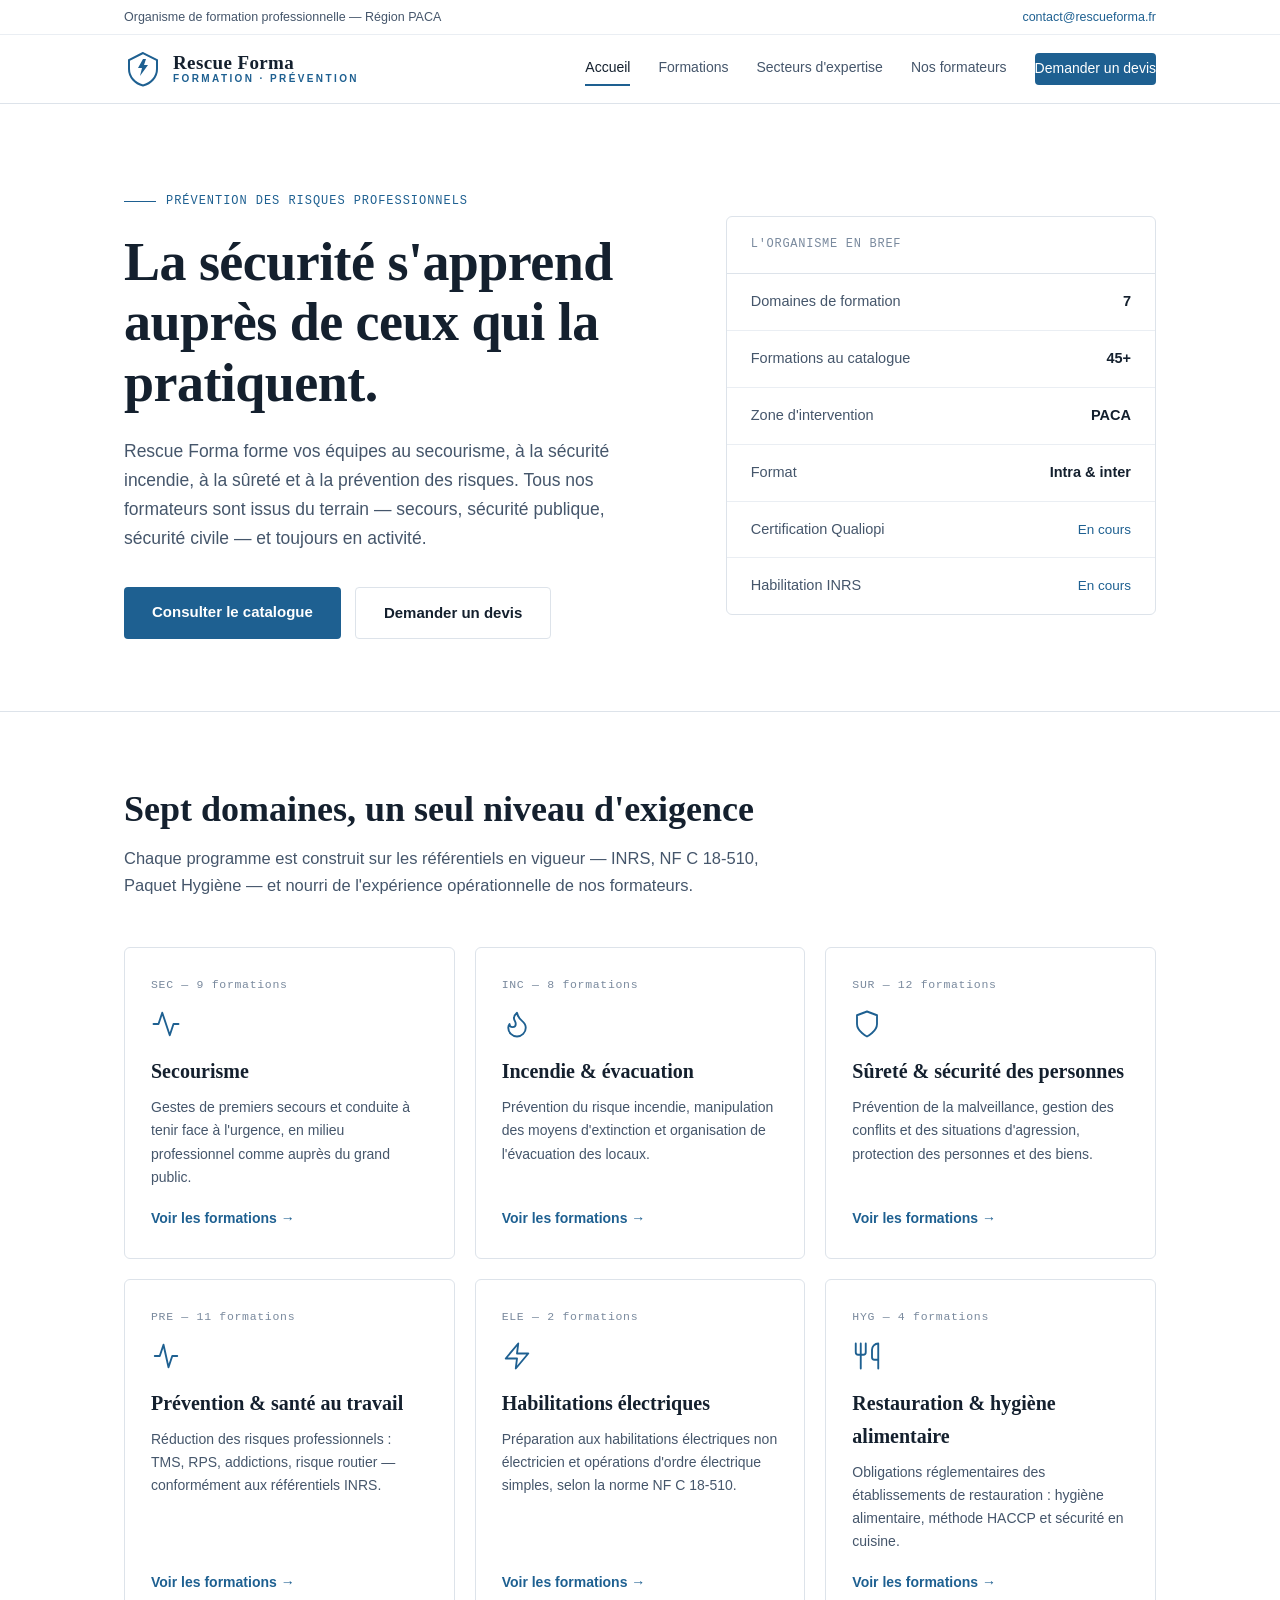
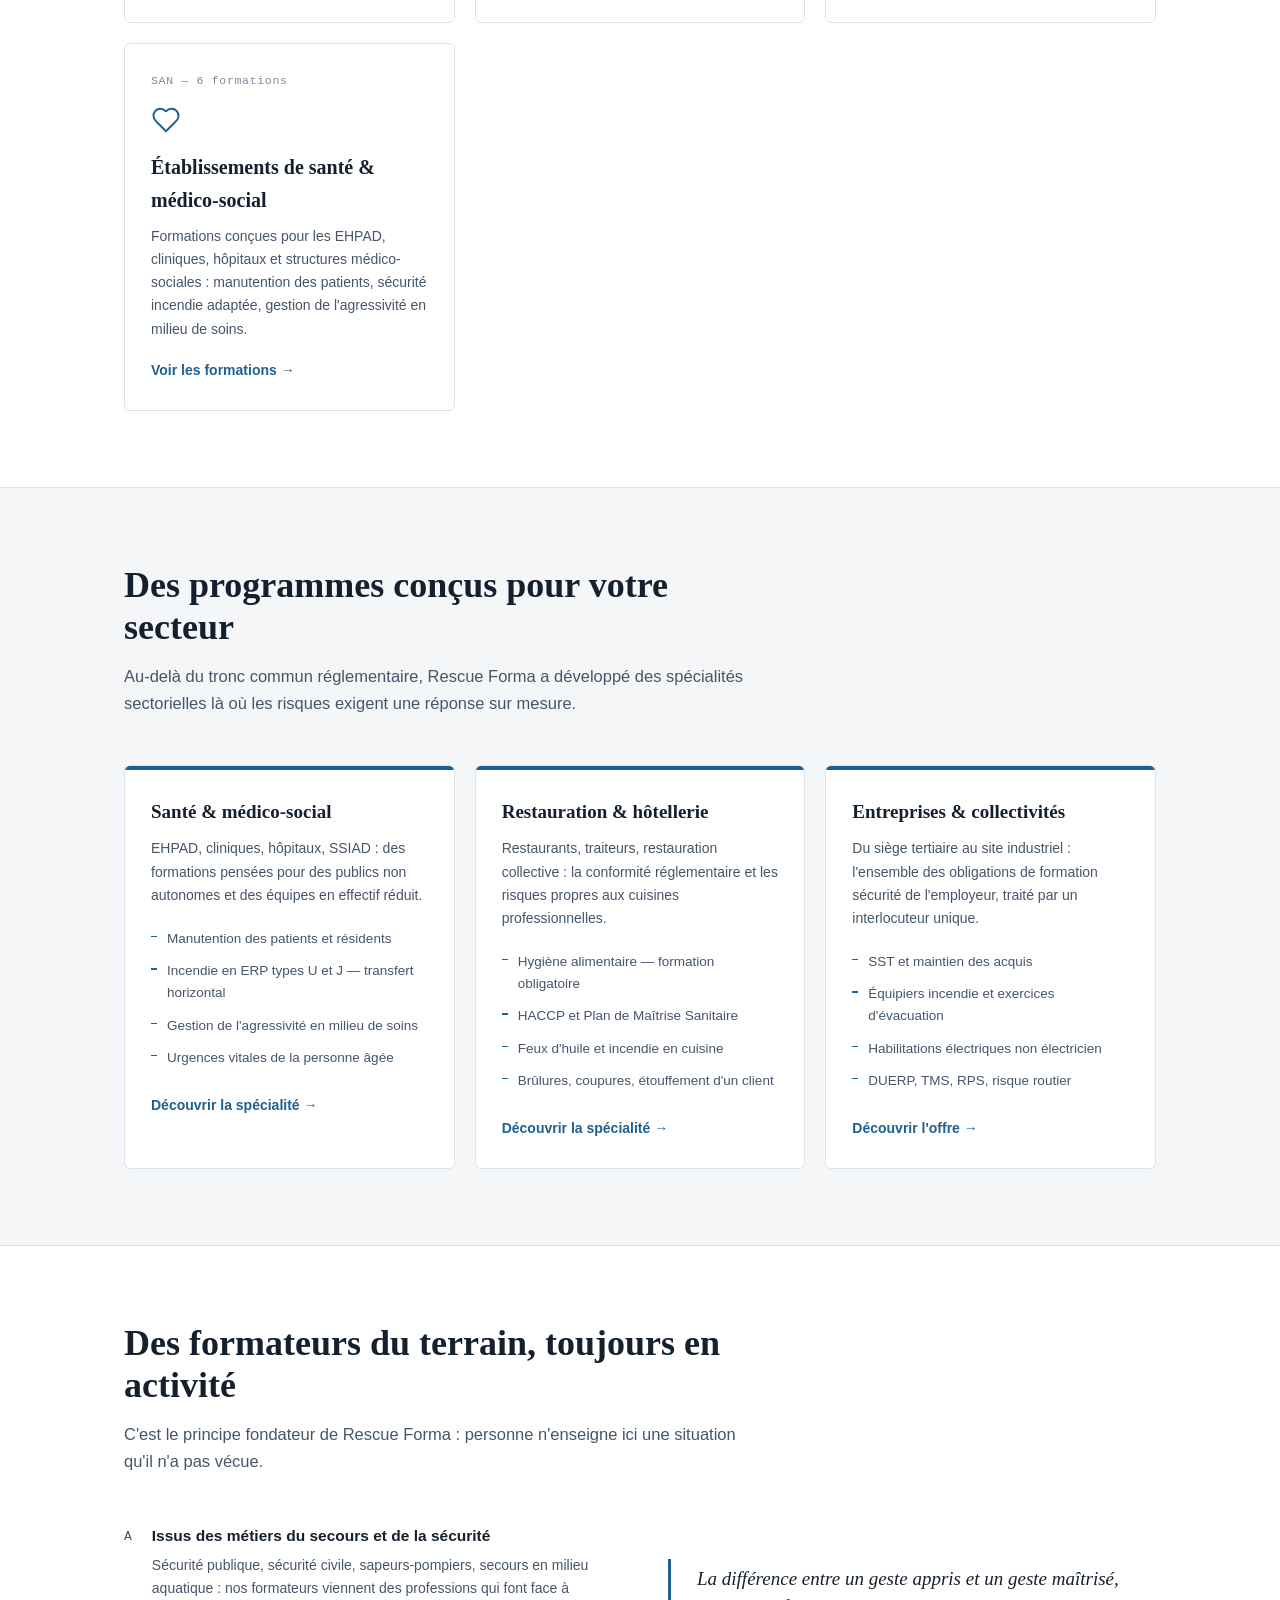
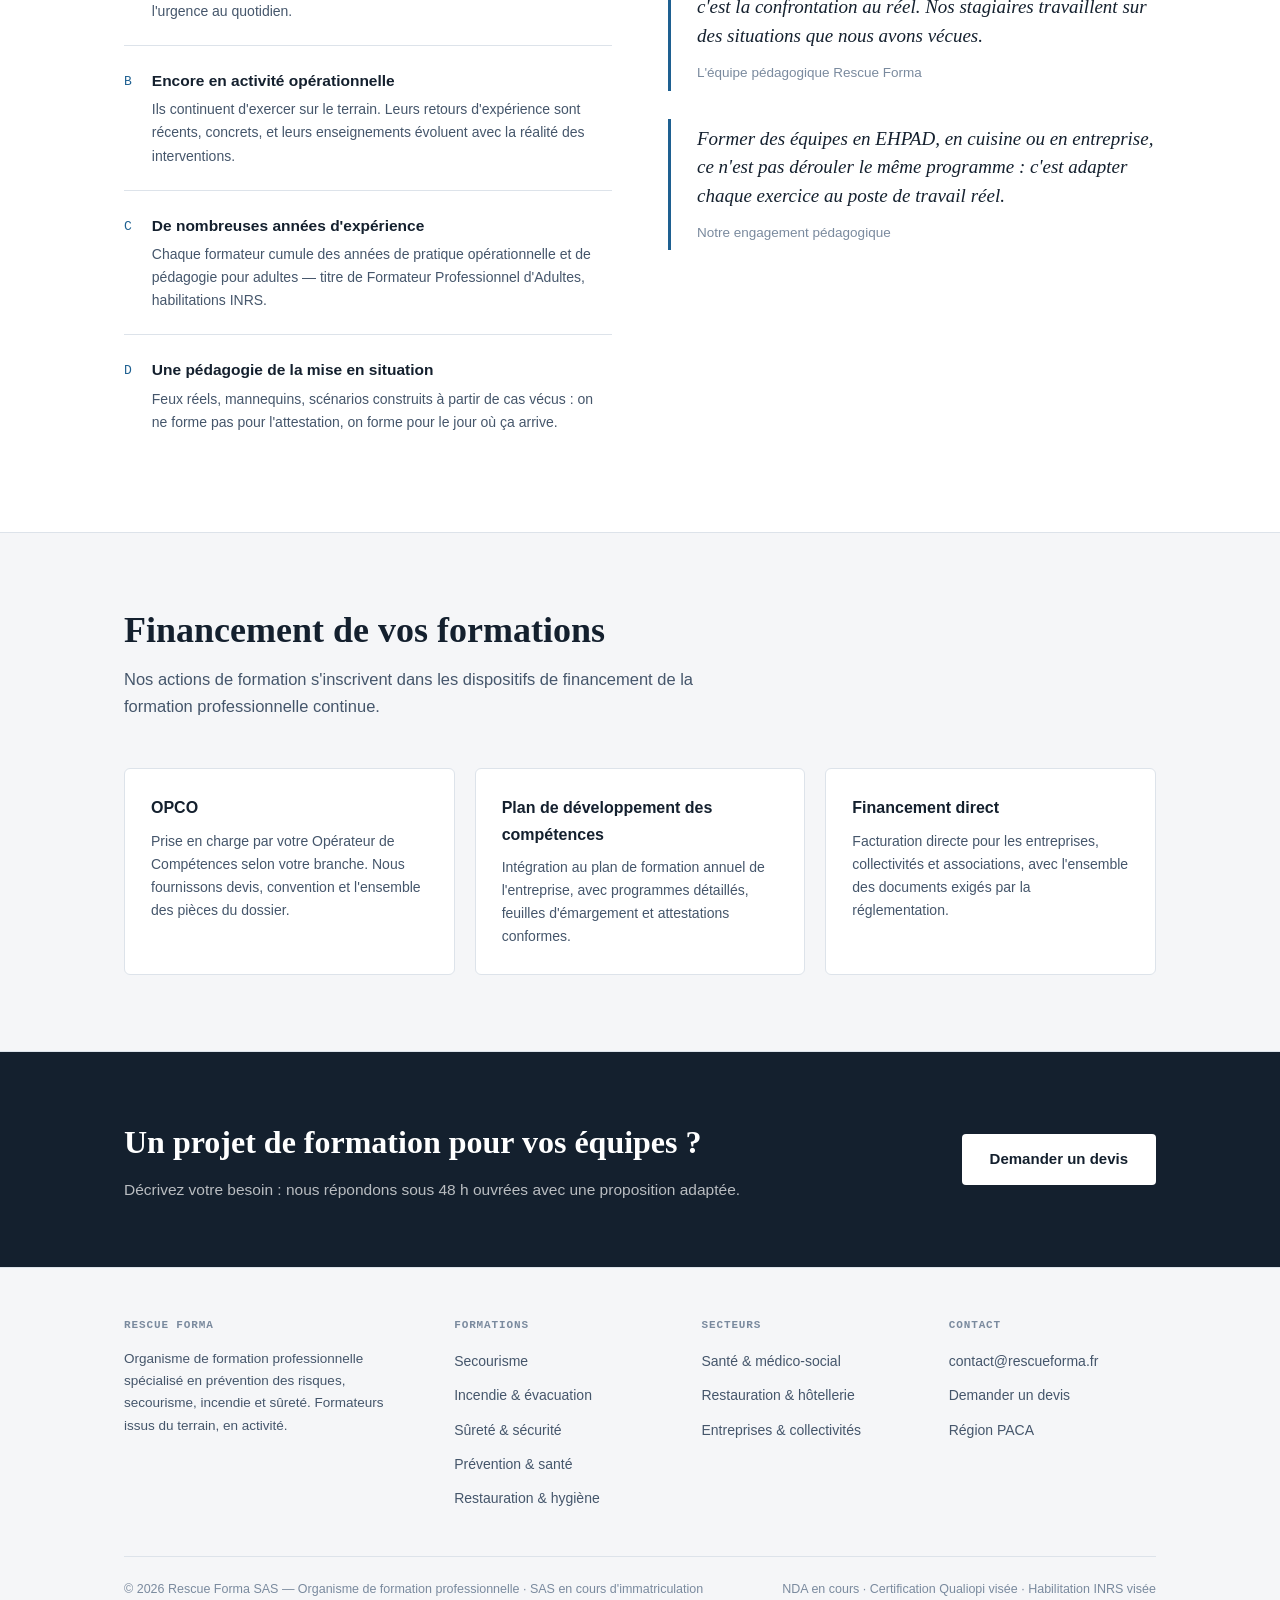
==== commit 40c014b2: "Add files via upload" ====
--- a/index.html
+++ b/index.html
@@ -8,7 +8,7 @@
   <link rel="preconnect" href="https://fonts.googleapis.com">
   <link rel="preconnect" href="https://fonts.gstatic.com" crossorigin>
   <link href="https://fonts.googleapis.com/css2?family=Source+Serif+4:wght@600;700&family=Public+Sans:wght@400;500;600;700&family=IBM+Plex+Mono:wght@400;500&display=swap" rel="stylesheet">
-  <link rel="stylesheet" href="css/style.css">
+  <link rel="stylesheet" href="style.css">
 </head>
 <body data-page="index">
 
@@ -196,8 +196,8 @@
 
 <footer></footer>
 
-<script src="js/formations-data.js"></script>
-<script src="js/common.js"></script>
+<script src="formations-data.js"></script>
+<script src="common.js"></script>
 <script>
 document.addEventListener('DOMContentLoaded', () => {
   const icons = {
--- a/style.css
+++ b/style.css
@@ -0,0 +1,391 @@
+/* ════════════════════════════════════════════════════════
+   RESCUE FORMA — Charte institutionnelle claire
+   Ink #14202E · Accent #1E6091 · Fond blanc / gris #F5F6F8
+   ════════════════════════════════════════════════════════ */
+
+:root {
+  --ink:        #14202E;
+  --ink-soft:   #45566B;
+  --ink-muted:  #7A8A9E;
+  --accent:     #1E6091;
+  --accent-dark:#154766;
+  --line:       #DDE3EA;
+  --line-soft:  #EAEEF3;
+  --bg:         #FFFFFF;
+  --bg-alt:     #F5F6F8;
+  --serif:      'Source Serif 4', Georgia, serif;
+  --sans:       'Public Sans', -apple-system, sans-serif;
+  --mono:       'IBM Plex Mono', monospace;
+}
+
+*, *::before, *::after { box-sizing: border-box; margin: 0; padding: 0; }
+html { scroll-behavior: smooth; }
+body {
+  font-family: var(--sans);
+  color: var(--ink);
+  background: var(--bg);
+  line-height: 1.65;
+  font-size: 16px;
+  -webkit-font-smoothing: antialiased;
+}
+a { color: inherit; text-decoration: none; }
+ul { list-style: none; }
+img { max-width: 100%; display: block; }
+.wrap { max-width: 1080px; margin: 0 auto; padding: 0 24px; }
+
+/* ── Header ─────────────────────────────────────────────── */
+header {
+  position: sticky; top: 0; z-index: 50;
+  background: rgba(255,255,255,0.97);
+  border-bottom: 1px solid var(--line);
+  backdrop-filter: blur(8px);
+}
+.header-top {
+  border-bottom: 1px solid var(--line-soft);
+  font-size: 12.5px; color: var(--ink-soft);
+}
+.header-top .wrap {
+  display: flex; justify-content: space-between; align-items: center;
+  height: 34px; gap: 16px;
+}
+.header-top a { color: var(--accent); font-weight: 500; }
+.header-top .ht-right { display: flex; gap: 18px; }
+.header-main .wrap {
+  display: flex; justify-content: space-between; align-items: center;
+  height: 68px;
+}
+.brand { display: flex; align-items: center; gap: 11px; }
+.brand-mark {
+  width: 38px; height: 38px; flex-shrink: 0;
+}
+.brand-name { line-height: 1.05; }
+.brand-name .l1 {
+  font-family: var(--serif); font-weight: 700; font-size: 19px;
+  letter-spacing: 0.02em; color: var(--ink); display: block;
+}
+.brand-name .l2 {
+  font-family: var(--sans); font-weight: 600; font-size: 10px;
+  letter-spacing: 0.24em; color: var(--accent); display: block; margin-top: 1px;
+}
+nav.main-nav { display: flex; align-items: center; gap: 28px; }
+nav.main-nav a {
+  font-size: 14px; font-weight: 500; color: var(--ink-soft);
+  padding: 4px 0; border-bottom: 2px solid transparent;
+  transition: color .15s, border-color .15s;
+}
+nav.main-nav a:hover, nav.main-nav a.active { color: var(--ink); border-bottom-color: var(--accent); }
+.nav-devis {
+  background: var(--accent); color: #fff !important;
+  padding: 9px 20px; border-radius: 4px;
+  font-size: 14px; font-weight: 600;
+  border-bottom: none !important;
+  transition: background .15s !important;
+}
+.nav-devis:hover { background: var(--accent-dark); }
+.burger { display: none; background: none; border: none; cursor: pointer; padding: 6px; }
+.burger span { display: block; width: 22px; height: 2px; background: var(--ink); margin: 5px 0; border-radius: 1px; }
+
+/* ── Boutons ────────────────────────────────────────────── */
+.btn {
+  display: inline-block; padding: 13px 28px; border-radius: 4px;
+  font-size: 15px; font-weight: 600; font-family: var(--sans);
+  cursor: pointer; transition: all .15s; border: none;
+}
+.btn-solid { background: var(--accent); color: #fff; }
+.btn-solid:hover { background: var(--accent-dark); }
+.btn-line { border: 1px solid var(--line); color: var(--ink); background: #fff; }
+.btn-line:hover { border-color: var(--accent); color: var(--accent); }
+
+/* ── Hero ───────────────────────────────────────────────── */
+.hero { padding: 88px 0 72px; border-bottom: 1px solid var(--line); }
+.hero-grid { display: grid; grid-template-columns: 1.25fr 1fr; gap: 64px; align-items: center; }
+.overline {
+  font-family: var(--mono); font-size: 12px; letter-spacing: 0.08em;
+  color: var(--accent); text-transform: uppercase; margin-bottom: 20px;
+  display: flex; align-items: center; gap: 10px;
+}
+.overline::before { content: ''; width: 32px; height: 1px; background: var(--accent); }
+.hero h1 {
+  font-family: var(--serif); font-weight: 700;
+  font-size: clamp(36px, 4.6vw, 54px); line-height: 1.12;
+  letter-spacing: -0.01em; margin-bottom: 24px;
+}
+.hero-lead { font-size: 17.5px; color: var(--ink-soft); max-width: 540px; margin-bottom: 34px; }
+.hero-actions { display: flex; gap: 14px; flex-wrap: wrap; }
+.hero-side {
+  border: 1px solid var(--line); border-radius: 6px; overflow: hidden;
+  background: #fff;
+}
+.hero-side-head {
+  padding: 18px 24px; border-bottom: 1px solid var(--line);
+  font-family: var(--mono); font-size: 12px; letter-spacing: 0.06em;
+  text-transform: uppercase; color: var(--ink-muted);
+}
+.hero-side-row {
+  display: flex; justify-content: space-between; align-items: baseline;
+  padding: 16px 24px; border-bottom: 1px solid var(--line-soft);
+  font-size: 14.5px;
+}
+.hero-side-row:last-child { border-bottom: none; }
+.hero-side-row .k { color: var(--ink-soft); }
+.hero-side-row .v { font-weight: 600; text-align: right; }
+.hero-side-row .v.pending { color: var(--accent); font-weight: 500; font-size: 13.5px; }
+
+/* ── Sections ───────────────────────────────────────────── */
+section { padding: 76px 0; }
+section.alt { background: var(--bg-alt); border-top: 1px solid var(--line); border-bottom: 1px solid var(--line); }
+.sec-head { max-width: 640px; margin-bottom: 48px; }
+.sec-head h2 {
+  font-family: var(--serif); font-weight: 700;
+  font-size: clamp(27px, 3.2vw, 36px); line-height: 1.18; margin-bottom: 14px;
+}
+.sec-head p { color: var(--ink-soft); font-size: 16.5px; }
+
+/* ── Grille thèmes ──────────────────────────────────────── */
+.themes-grid { display: grid; grid-template-columns: repeat(3, 1fr); gap: 20px; }
+.theme-card {
+  background: #fff; border: 1px solid var(--line); border-radius: 6px;
+  padding: 28px 26px; display: flex; flex-direction: column;
+  transition: border-color .2s, box-shadow .2s;
+}
+.theme-card:hover { border-color: var(--accent); box-shadow: 0 2px 12px rgba(20,32,46,0.06); }
+.theme-code {
+  font-family: var(--mono); font-size: 11.5px; color: var(--ink-muted);
+  letter-spacing: 0.06em; margin-bottom: 14px;
+}
+.theme-icon { width: 30px; height: 30px; margin-bottom: 16px; }
+.theme-icon svg { width: 100%; height: 100%; stroke: var(--accent); }
+.theme-card h3 { font-family: var(--serif); font-size: 20px; font-weight: 700; margin-bottom: 8px; }
+.theme-card p { font-size: 14px; color: var(--ink-soft); flex: 1; margin-bottom: 18px; }
+.theme-count { font-size: 13px; color: var(--ink-muted); margin-bottom: 14px; }
+.theme-link { font-size: 14px; font-weight: 600; color: var(--accent); }
+.theme-link:hover { color: var(--accent-dark); }
+
+/* ── Secteurs ───────────────────────────────────────────── */
+.secteurs-grid { display: grid; grid-template-columns: repeat(3, 1fr); gap: 20px; }
+.secteur-card {
+  background: #fff; border: 1px solid var(--line); border-radius: 6px; overflow: hidden;
+  transition: border-color .2s, box-shadow .2s;
+}
+.secteur-card:hover { border-color: var(--accent); box-shadow: 0 2px 12px rgba(20,32,46,0.06); }
+.secteur-band { height: 4px; background: var(--accent); }
+.secteur-body { padding: 26px; }
+.secteur-body h3 { font-family: var(--serif); font-size: 19px; font-weight: 700; margin-bottom: 10px; }
+.secteur-body p { font-size: 14px; color: var(--ink-soft); margin-bottom: 16px; }
+.secteur-body ul { margin-bottom: 18px; }
+.secteur-body li {
+  font-size: 13.5px; color: var(--ink-soft); padding: 5px 0 5px 16px;
+  position: relative;
+}
+.secteur-body li::before {
+  content: ''; position: absolute; left: 0; top: 13px;
+  width: 6px; height: 1.5px; background: var(--accent);
+}
+
+/* ── Formateurs ─────────────────────────────────────────── */
+.formateurs-grid { display: grid; grid-template-columns: 1fr 1fr; gap: 56px; align-items: start; }
+.arg-list { display: flex; flex-direction: column; }
+.arg-item {
+  display: flex; gap: 20px; padding: 22px 0;
+  border-bottom: 1px solid var(--line);
+}
+.arg-item:first-child { padding-top: 0; }
+.arg-item:last-child { border-bottom: none; }
+.arg-num {
+  font-family: var(--mono); font-size: 13px; color: var(--accent);
+  padding-top: 3px; flex-shrink: 0;
+}
+.arg-item h4 { font-size: 15.5px; font-weight: 600; margin-bottom: 5px; }
+.arg-item p { font-size: 14px; color: var(--ink-soft); }
+.quote-block {
+  border-left: 3px solid var(--accent); padding: 6px 0 6px 26px; margin-top: 36px;
+}
+.quote-block p {
+  font-family: var(--serif); font-size: 19px; line-height: 1.5;
+  color: var(--ink); font-style: italic;
+}
+.quote-block cite {
+  display: block; margin-top: 12px; font-style: normal;
+  font-size: 13.5px; color: var(--ink-muted); font-family: var(--sans);
+}
+
+/* ── Financement ────────────────────────────────────────── */
+.fin-grid { display: grid; grid-template-columns: repeat(3, 1fr); gap: 20px; }
+.fin-card { border: 1px solid var(--line); border-radius: 6px; padding: 26px; background: #fff; }
+.fin-card h4 { font-size: 16px; font-weight: 600; margin-bottom: 8px; }
+.fin-card p { font-size: 14px; color: var(--ink-soft); }
+
+/* ── CTA band ───────────────────────────────────────────── */
+.cta-band { background: var(--ink); color: #fff; padding: 64px 0; }
+.cta-band .wrap { display: flex; justify-content: space-between; align-items: center; gap: 32px; flex-wrap: wrap; }
+.cta-band h2 { font-family: var(--serif); font-size: clamp(24px, 3vw, 32px); font-weight: 700; margin-bottom: 8px; }
+.cta-band p { color: rgba(255,255,255,0.7); font-size: 15.5px; }
+.cta-band .btn-solid { background: #fff; color: var(--ink); }
+.cta-band .btn-solid:hover { background: #E8ECF1; }
+
+/* ── Catalogue formations ───────────────────────────────── */
+.filtres {
+  display: flex; gap: 10px; flex-wrap: wrap; margin-bottom: 40px;
+}
+.filtre-btn {
+  padding: 8px 18px; border-radius: 100px; border: 1px solid var(--line);
+  background: #fff; font-size: 13.5px; font-weight: 500; color: var(--ink-soft);
+  cursor: pointer; font-family: var(--sans); transition: all .15s;
+}
+.filtre-btn:hover { border-color: var(--accent); color: var(--accent); }
+.filtre-btn.active { background: var(--ink); border-color: var(--ink); color: #fff; }
+.theme-section { margin-bottom: 56px; }
+.theme-section-head {
+  display: flex; align-items: baseline; gap: 16px;
+  padding-bottom: 14px; margin-bottom: 22px;
+  border-bottom: 2px solid var(--ink);
+}
+.theme-section-head h2 { font-family: var(--serif); font-size: 24px; font-weight: 700; }
+.theme-section-head span { font-family: var(--mono); font-size: 12px; color: var(--ink-muted); }
+.formations-list { display: grid; grid-template-columns: repeat(2, 1fr); gap: 14px; }
+.formation-row {
+  display: flex; gap: 18px; align-items: flex-start;
+  border: 1px solid var(--line); border-radius: 6px;
+  padding: 20px 22px; background: #fff;
+  transition: border-color .15s, box-shadow .15s;
+}
+.formation-row:hover { border-color: var(--accent); box-shadow: 0 2px 10px rgba(20,32,46,0.05); }
+.f-code {
+  font-family: var(--mono); font-size: 11px; color: var(--ink-muted);
+  padding-top: 3px; flex-shrink: 0; width: 54px;
+}
+.f-body { flex: 1; }
+.f-body h3 { font-size: 15.5px; font-weight: 600; line-height: 1.35; margin-bottom: 5px; }
+.f-meta { font-size: 12.5px; color: var(--ink-muted); display: flex; gap: 14px; flex-wrap: wrap; }
+.f-meta .sect { color: var(--accent); font-weight: 500; }
+.f-arrow { color: var(--accent); font-size: 17px; padding-top: 2px; }
+
+/* ── Page détail formation ──────────────────────────────── */
+.detail-head { padding: 56px 0 44px; border-bottom: 1px solid var(--line); }
+.breadcrumb {
+  font-size: 13px; color: var(--ink-muted); margin-bottom: 26px;
+  display: flex; gap: 8px; align-items: center;
+}
+.breadcrumb a { color: var(--accent); }
+.detail-head .code-badge {
+  font-family: var(--mono); font-size: 12px; color: var(--accent);
+  border: 1px solid var(--line); border-radius: 4px;
+  padding: 4px 10px; display: inline-block; margin-bottom: 18px;
+}
+.detail-head h1 {
+  font-family: var(--serif); font-weight: 700;
+  font-size: clamp(28px, 3.6vw, 42px); line-height: 1.15; max-width: 780px;
+  margin-bottom: 20px;
+}
+.detail-head .d-sub { font-size: 16.5px; color: var(--ink-soft); max-width: 680px; }
+.detail-grid { display: grid; grid-template-columns: 1fr 340px; gap: 56px; padding: 56px 0; }
+.detail-content h2 {
+  font-family: var(--serif); font-size: 22px; font-weight: 700;
+  margin: 36px 0 16px; padding-bottom: 10px; border-bottom: 1px solid var(--line);
+}
+.detail-content h2:first-child { margin-top: 0; }
+.detail-content ul { margin-bottom: 8px; }
+.detail-content li {
+  padding: 7px 0 7px 20px; position: relative;
+  font-size: 15px; color: var(--ink-soft);
+}
+.detail-content li::before {
+  content: ''; position: absolute; left: 0; top: 17px;
+  width: 8px; height: 1.5px; background: var(--accent);
+}
+.detail-img {
+  border-radius: 6px; border: 1px solid var(--line);
+  margin: 8px 0 12px; max-height: 380px; object-fit: cover; width: 100%;
+}
+.detail-aside { position: sticky; top: 130px; align-self: start; }
+.aside-card {
+  border: 1px solid var(--line); border-radius: 6px; background: #fff;
+  overflow: hidden; margin-bottom: 18px;
+}
+.aside-card-head {
+  padding: 15px 22px; background: var(--bg-alt);
+  border-bottom: 1px solid var(--line);
+  font-family: var(--mono); font-size: 11.5px; letter-spacing: 0.06em;
+  text-transform: uppercase; color: var(--ink-muted);
+}
+.aside-row {
+  display: flex; justify-content: space-between; gap: 14px;
+  padding: 13px 22px; border-bottom: 1px solid var(--line-soft);
+  font-size: 14px;
+}
+.aside-row:last-child { border-bottom: none; }
+.aside-row .k { color: var(--ink-muted); flex-shrink: 0; }
+.aside-row .v { font-weight: 600; text-align: right; }
+.aside-actions { display: flex; flex-direction: column; gap: 10px; }
+.aside-actions .btn { text-align: center; }
+.btn-fiche {
+  display: flex; align-items: center; justify-content: center; gap: 9px;
+  border: 1px solid var(--line); border-radius: 4px; background: #fff;
+  padding: 12px; font-size: 14px; font-weight: 600; color: var(--ink);
+  transition: border-color .15s, color .15s;
+}
+.btn-fiche:hover { border-color: var(--accent); color: var(--accent); }
+.btn-fiche svg { width: 16px; height: 16px; stroke: currentColor; }
+
+/* ── Contact ────────────────────────────────────────────── */
+.contact-grid { display: grid; grid-template-columns: 360px 1fr; gap: 56px; padding: 56px 0; }
+.contact-card {
+  border: 1px solid var(--line); border-radius: 6px; padding: 24px; background: #fff;
+  margin-bottom: 16px;
+}
+.contact-card h4 { font-size: 14px; font-weight: 600; margin-bottom: 5px; }
+.contact-card p { font-size: 14px; color: var(--ink-soft); }
+.contact-card a { color: var(--accent); font-weight: 500; }
+.form-grid { display: grid; grid-template-columns: 1fr 1fr; gap: 18px; }
+.fg { display: flex; flex-direction: column; gap: 6px; }
+.fg.full { grid-column: 1 / -1; }
+.fg label { font-size: 13px; font-weight: 600; color: var(--ink-soft); }
+.fg input, .fg select, .fg textarea {
+  border: 1px solid var(--line); border-radius: 4px;
+  padding: 11px 14px; font-size: 14.5px; font-family: var(--sans);
+  color: var(--ink); background: #fff; outline: none;
+  transition: border-color .15s;
+}
+.fg input:focus, .fg select:focus, .fg textarea:focus { border-color: var(--accent); }
+.fg textarea { resize: vertical; min-height: 110px; }
+
+/* ── Footer ─────────────────────────────────────────────── */
+footer { border-top: 1px solid var(--line); background: var(--bg-alt); padding: 48px 0 32px; }
+.footer-grid { display: grid; grid-template-columns: 1.4fr 1fr 1fr 1fr; gap: 40px; margin-bottom: 36px; }
+.footer-grid h5 {
+  font-family: var(--mono); font-size: 11px; letter-spacing: 0.08em;
+  text-transform: uppercase; color: var(--ink-muted); margin-bottom: 14px;
+}
+.footer-grid ul li { margin-bottom: 8px; }
+.footer-grid a { font-size: 14px; color: var(--ink-soft); }
+.footer-grid a:hover { color: var(--accent); }
+.footer-brand-txt { font-size: 13.5px; color: var(--ink-soft); max-width: 280px; margin-top: 10px; }
+.footer-bottom {
+  border-top: 1px solid var(--line); padding-top: 22px;
+  display: flex; justify-content: space-between; gap: 16px; flex-wrap: wrap;
+  font-size: 12.5px; color: var(--ink-muted);
+}
+
+/* ── Responsive ─────────────────────────────────────────── */
+@media (max-width: 920px) {
+  .hero-grid, .formateurs-grid, .detail-grid, .contact-grid { grid-template-columns: 1fr; }
+  .themes-grid, .secteurs-grid, .fin-grid { grid-template-columns: 1fr 1fr; }
+  .formations-list { grid-template-columns: 1fr; }
+  .footer-grid { grid-template-columns: 1fr 1fr; }
+  .detail-aside { position: static; }
+  nav.main-nav {
+    display: none;
+    position: absolute; top: 100%; left: 0; right: 0;
+    background: #fff; border-bottom: 1px solid var(--line);
+    flex-direction: column; align-items: flex-start;
+    padding: 18px 24px; gap: 16px;
+  }
+  nav.main-nav.open { display: flex; }
+  .burger { display: block; }
+  .header-top { display: none; }
+}
+@media (max-width: 600px) {
+  .themes-grid, .secteurs-grid, .fin-grid, .footer-grid, .form-grid { grid-template-columns: 1fr; }
+  .hero { padding: 56px 0 48px; }
+  section { padding: 56px 0; }
+}
